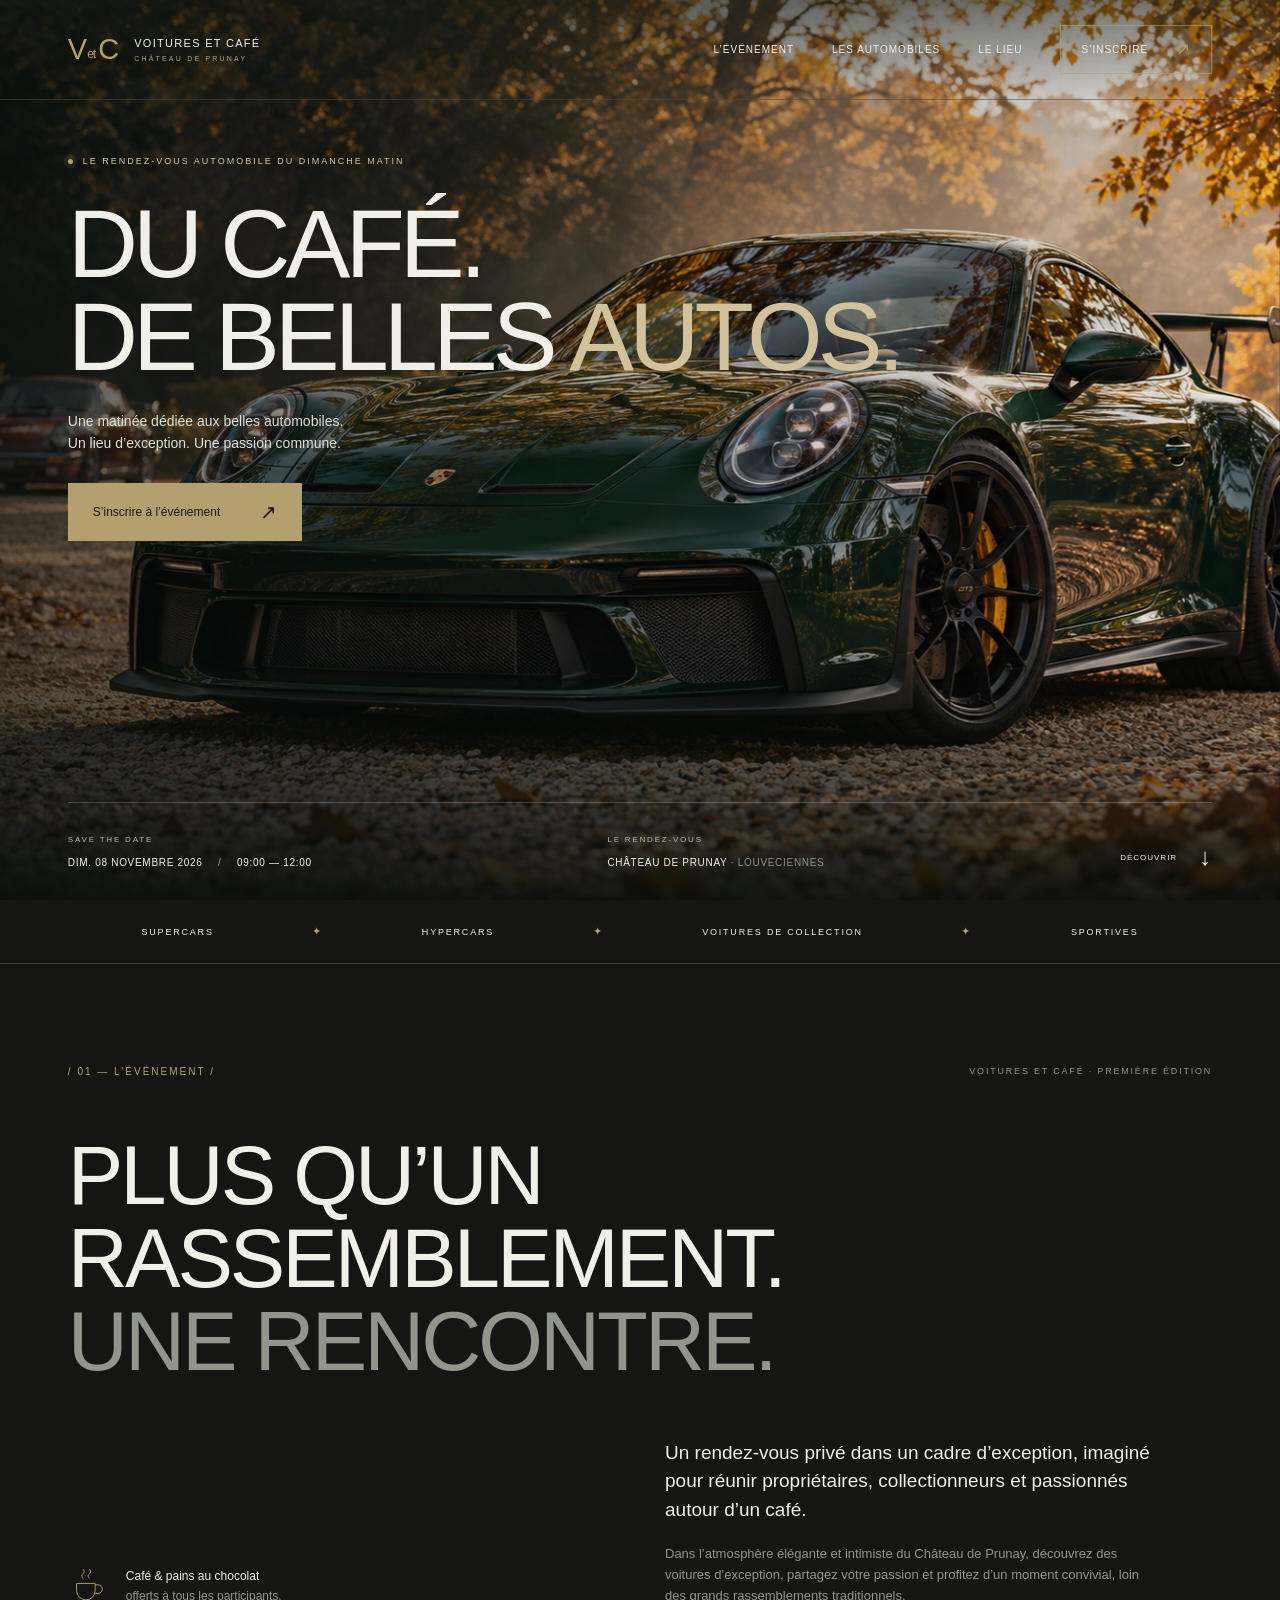
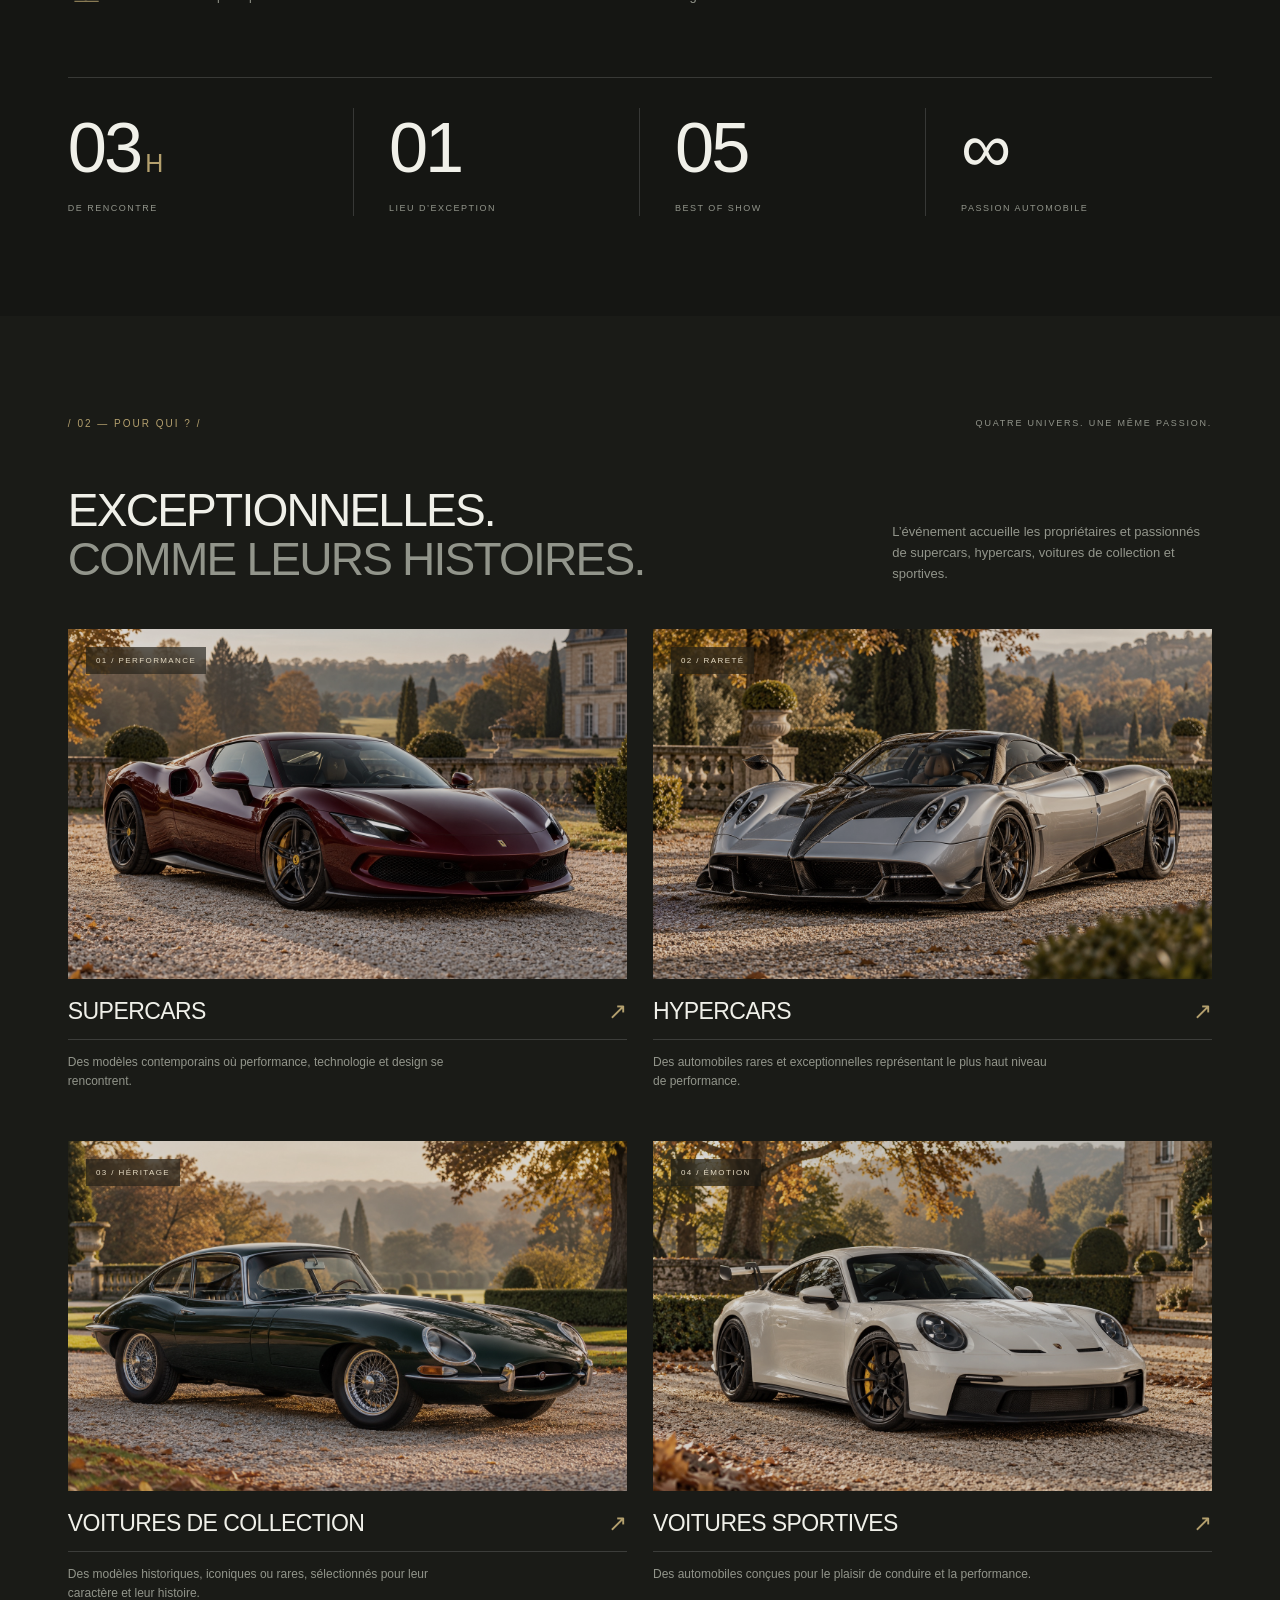
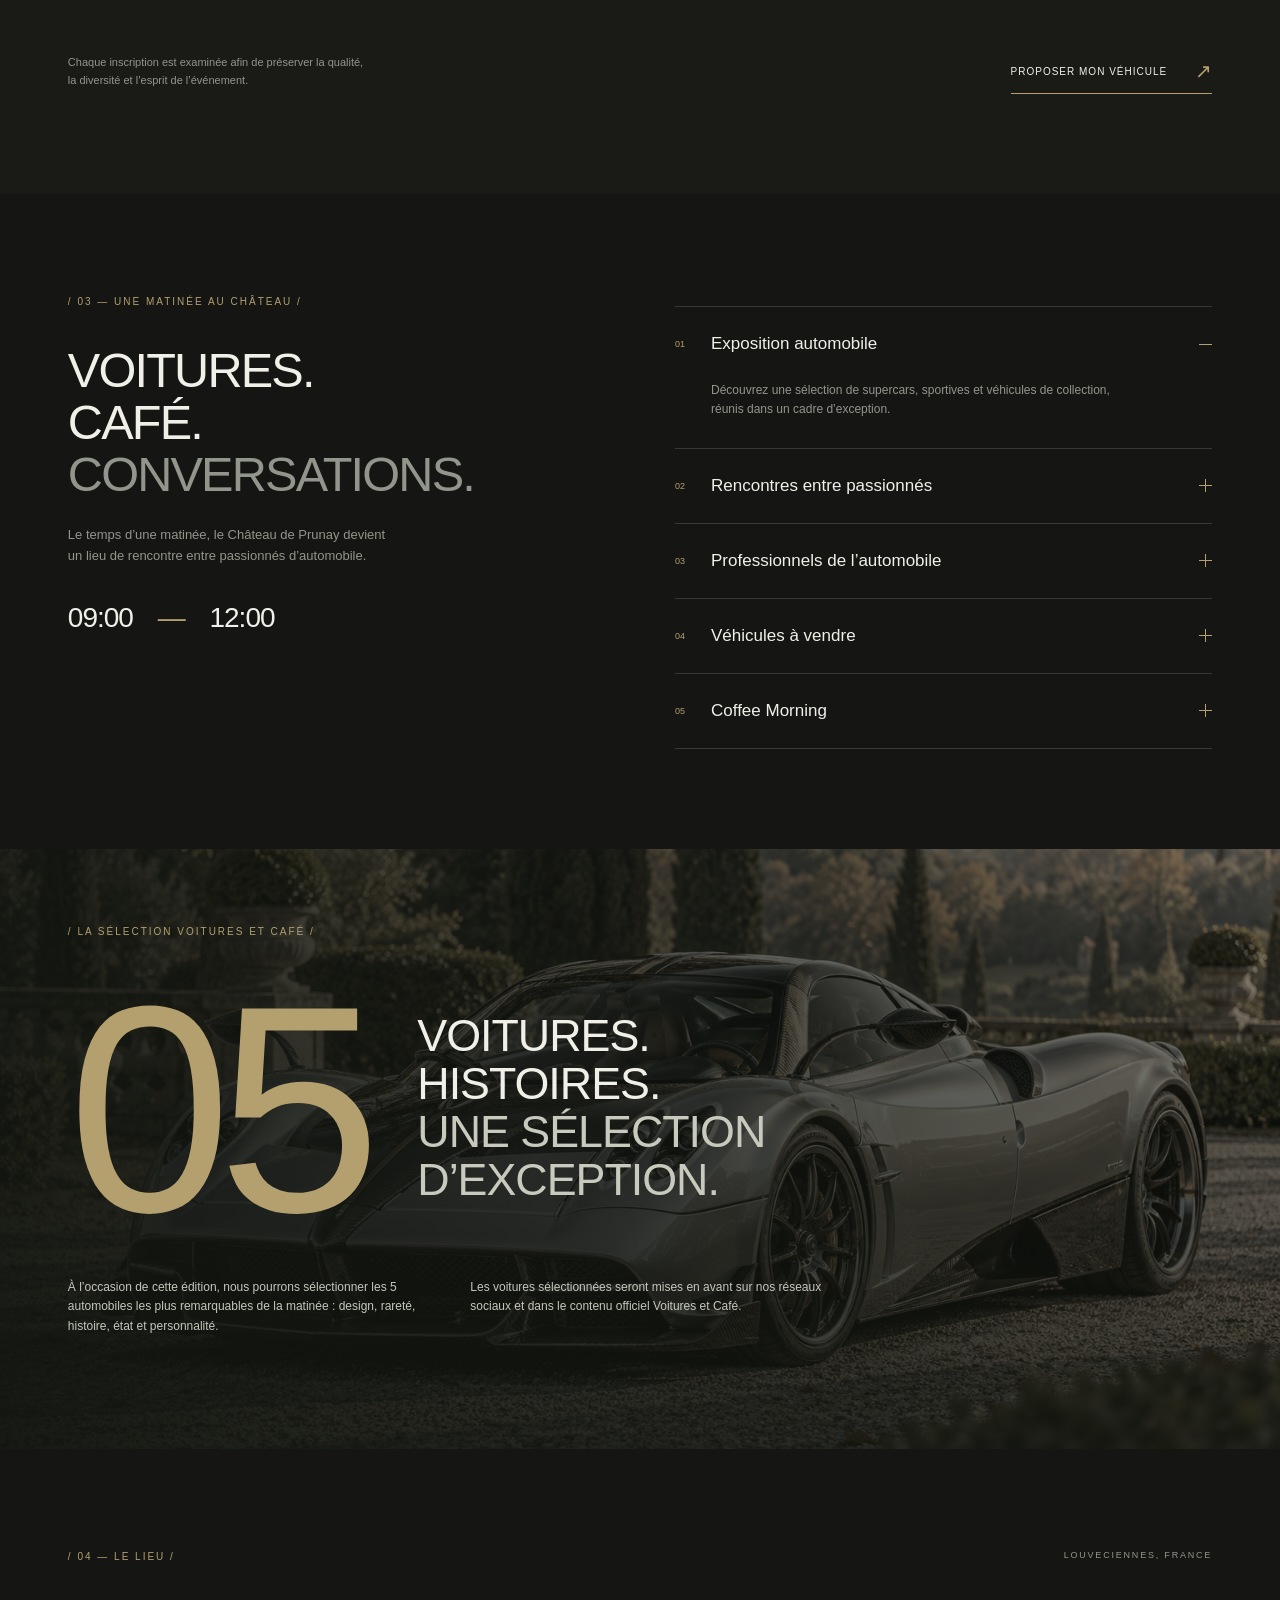
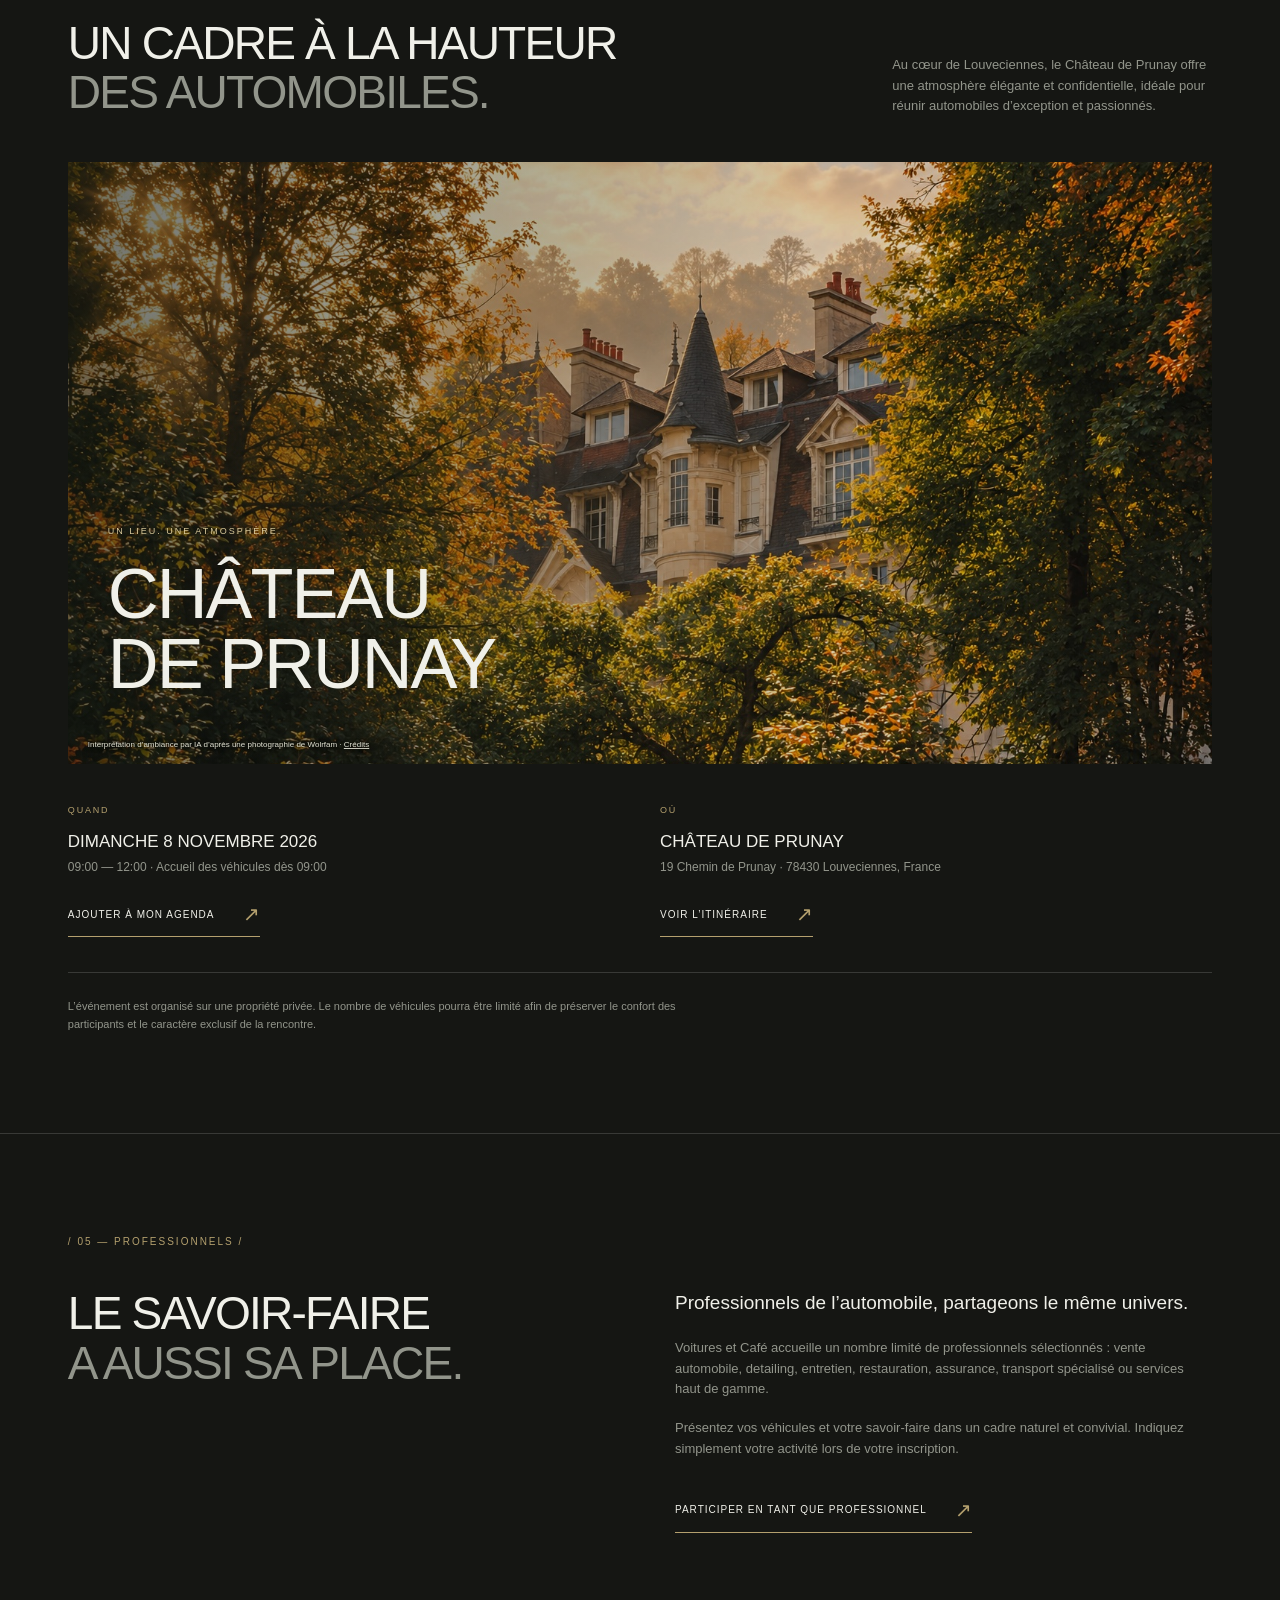
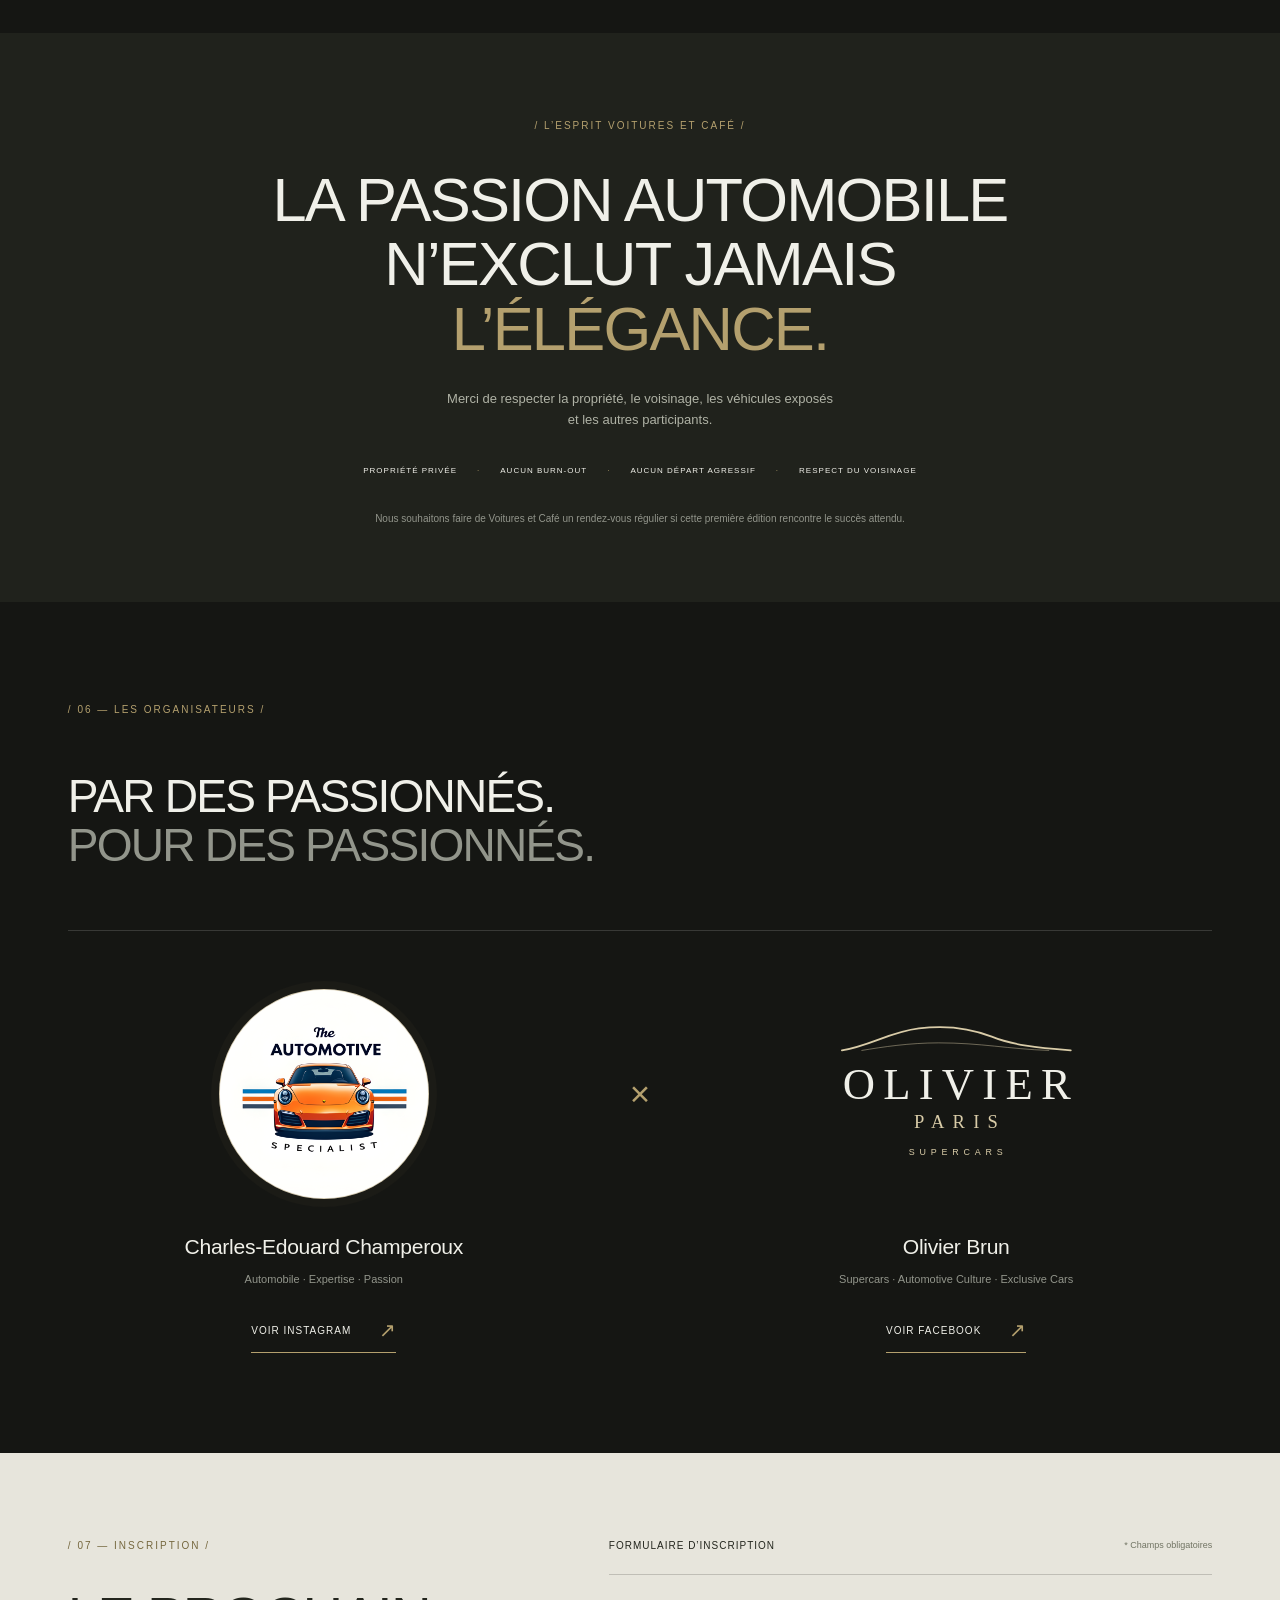
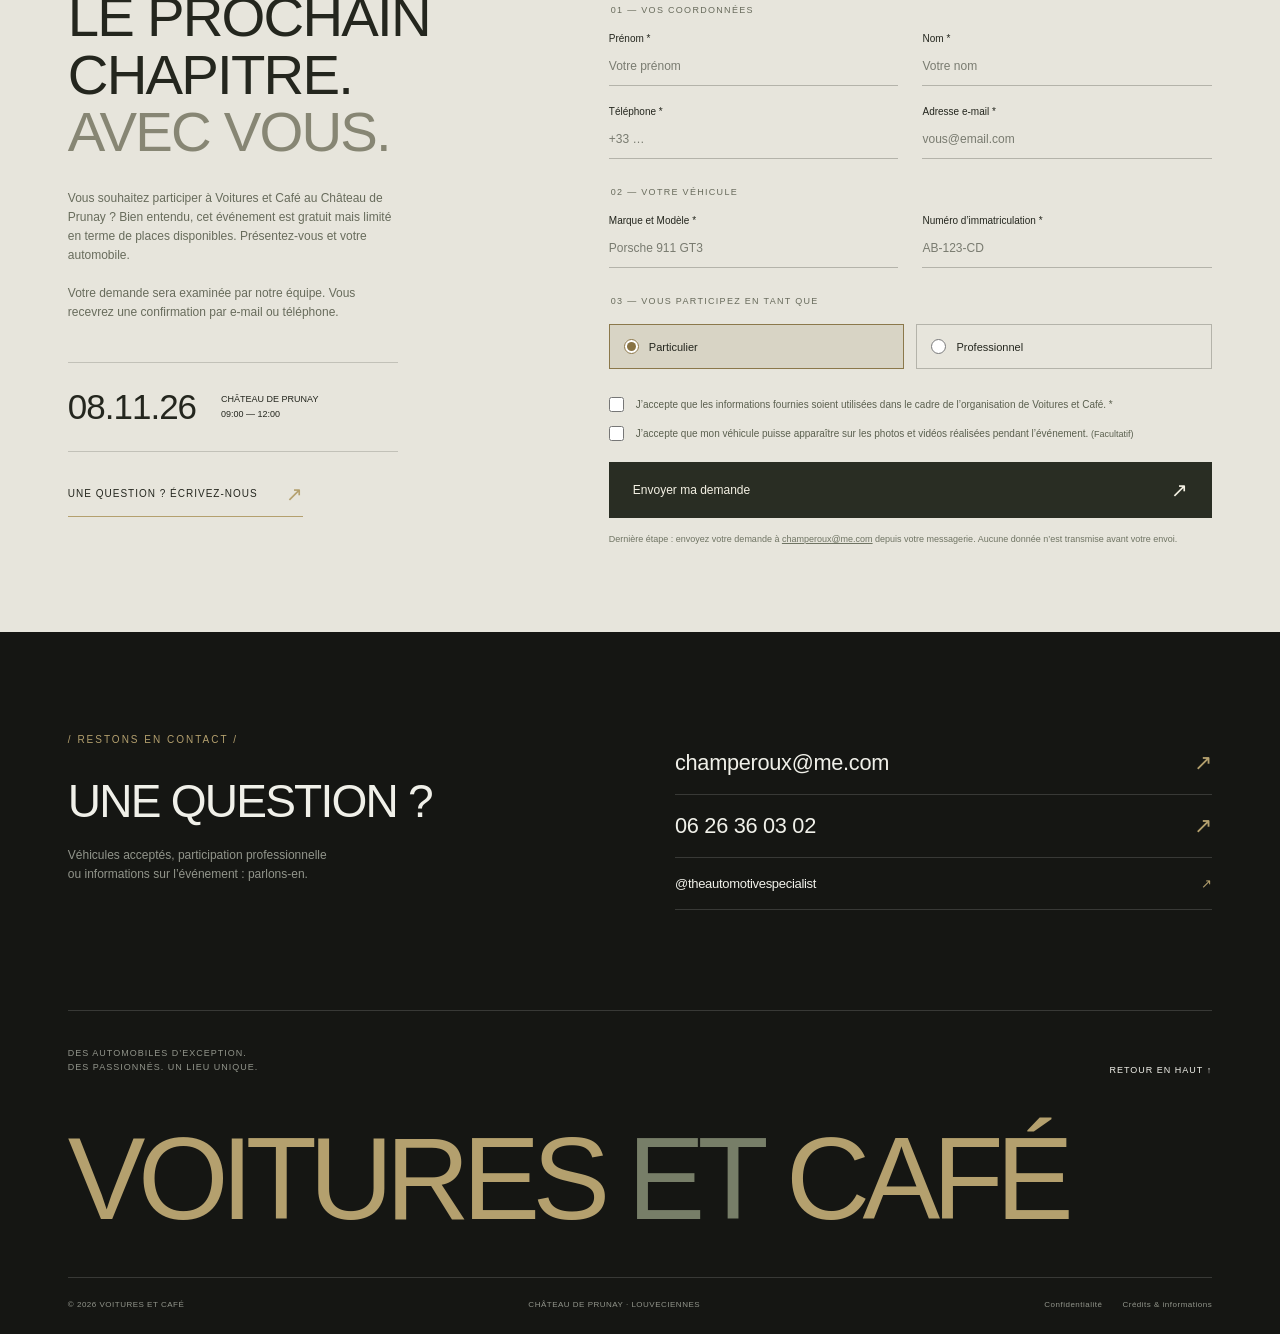
==== index.html @ 1465fdce "Add Voitures et Café website" ====
<!doctype html>
<html lang="fr">
<head>
  <meta charset="utf-8"><meta name="viewport" content="width=device-width,initial-scale=1">
  <meta name="theme-color" content="#151613">
  <title>Voitures et Café — Château de Prunay · 8 novembre 2026</title>
  <meta name="description" content="Une matinée dédiée aux belles automobiles. Rendez-vous privé au Château de Prunay, Louveciennes, dimanche 8 novembre 2026, de 9h à 12h.">
  <meta property="og:title" content="Voitures et Café — Château de Prunay"><meta property="og:description" content="Des automobiles d’exception. Des passionnés. Un lieu unique. 8 novembre 2026 · 09:00—12:00.">
  <meta property="og:type" content="website"><meta property="og:image" content="hero.jpg">
  <link rel="icon" href="favicon.svg?v=3" type="image/svg+xml"><link rel="stylesheet" href="style.css?v=3">
  <link rel="preload" as="image" href="hero.jpg"><script src="app.js?v=3" defer></script>
</head>
<body>
<a class="skip" href="#main">Aller au contenu</a>
<header id="header">
  <a class="brand" href="#accueil" aria-label="Voitures et Café — accueil"><span class="brand-mark">V<span>et</span>C</span><span class="brand-text">VOITURES ET CAFÉ<small>CHÂTEAU DE PRUNAY</small></span></a>
  <nav id="navigation" aria-label="Navigation principale"><a href="#evenement">L’événement</a><a href="#automobiles">Les automobiles</a><a href="#lieu">Le lieu</a><a href="#inscription" class="nav-cta">S’inscrire <span>↗</span></a></nav>
  <button class="menu-toggle" aria-expanded="false" aria-controls="navigation" aria-label="Ouvrir le menu"><span></span><span></span></button>
</header>
<main id="main">
  <section class="hero" id="accueil" aria-labelledby="hero-title">
    <img class="hero-image" src="hero.jpg" width="1672" height="941" alt="Porsche vert profond dans la lumière d’un matin d’automne — visuel d’ambiance" fetchpriority="high">
    <div class="hero-shade"></div>
    <div class="hero-content"><p class="eyebrow"><span class="live-dot"></span> LE RENDEZ-VOUS AUTOMOBILE DU DIMANCHE MATIN</p><h1 id="hero-title">DU CAFÉ.<br>DE BELLES <em>AUTOS.</em></h1><p class="hero-sub">Une matinée dédiée aux belles automobiles.<br>Un lieu d’exception. Une passion commune.</p><a class="button gold" href="#inscription">S’inscrire à l’événement <span>↗</span></a></div>
    <div class="hero-bottom"><div><span class="micro">SAVE THE DATE</span><p>DIM. 08 NOVEMBRE 2026 <span class="sep">/</span> 09:00 — 12:00</p></div><div><span class="micro">LE RENDEZ-VOUS</span><p>CHÂTEAU DE PRUNAY <span class="muted">· LOUVECIENNES</span></p></div><a class="scroll-link" href="#evenement" aria-label="Découvrir l’événement">DÉCOUVRIR <span>↓</span></a></div>
  </section>
  <div class="category-strip" aria-label="Véhicules accueillis"><span>SUPERCARS</span><i>✦</i><span>HYPERCARS</span><i>✦</i><span>VOITURES DE COLLECTION</span><i>✦</i><span>SPORTIVES</span></div>
  <section class="section concept" id="evenement">
    <div class="section-top"><p class="eyebrow">/ 01 — L’ÉVÉNEMENT /</p><span class="micro">VOITURES ET CAFÉ · PREMIÈRE ÉDITION</span></div>
    <h2 class="large-heading reveal">PLUS QU’UN<br>RASSEMBLEMENT.<br><span class="muted">UNE RENCONTRE.</span></h2>
    <div class="concept-bottom"><div class="coffee-note"><svg viewBox="0 0 56 56" fill="none" aria-hidden="true"><path d="M12 23h26v10a13 13 0 0 1-26 0V23Zm26 2h4a6 6 0 1 1 0 12h-4M9 48h34M21 16c-6-7 6-6 0-13M30 16c-6-7 6-6 0-13" stroke="currentColor" stroke-width="1.3"/></svg><p>Café & pains au chocolat<br><span class="muted">offerts à tous les participants.</span></p></div><div class="concept-copy"><p class="lead">Un rendez-vous privé dans un cadre d’exception, imaginé pour réunir propriétaires, collectionneurs et passionnés autour d’un café.</p><p>Dans l’atmosphère élégante et intimiste du Château de Prunay, découvrez des voitures d’exception, partagez votre passion et profitez d’un moment convivial, loin des grands rassemblements traditionnels.</p></div></div>
    <div class="stats"><div><strong>03<span>H</span></strong><p>DE RENCONTRE</p></div><div><strong>01</strong><p>LIEU D’EXCEPTION</p></div><div><strong>05</strong><p>BEST OF SHOW</p></div><div><strong>∞</strong><p>PASSION AUTOMOBILE</p></div></div>
  </section>
  <section class="section automobiles" id="automobiles">
    <div class="section-top"><p class="eyebrow">/ 02 — POUR QUI ? /</p><span class="micro">QUATRE UNIVERS. UNE MÊME PASSION.</span></div>
    <div class="section-heading"><h2>EXCEPTIONNELLES.<br><span class="muted">COMME LEURS HISTOIRES.</span></h2><p>L’événement accueille les propriétaires et passionnés de supercars, hypercars, voitures de collection et sportives.</p></div>
    <div class="car-grid">
      <article class="car-card reveal"><div class="car-image"><img src="supercars.jpg" alt="Ferrari bordeaux — illustration de la catégorie supercars" loading="lazy" width="1536" height="1024"><span class="image-index">01 / PERFORMANCE</span></div><div class="car-title"><h3>SUPERCARS</h3><span>↗</span></div><p>Des modèles contemporains où performance, technologie et design se rencontrent.</p></article>
      <article class="car-card reveal"><div class="car-image"><img src="hypercars.jpg" alt="Pagani argent et carbone — illustration de la catégorie hypercars" loading="lazy" width="1536" height="1024"><span class="image-index">02 / RARETÉ</span></div><div class="car-title"><h3>HYPERCARS</h3><span>↗</span></div><p>Des automobiles rares et exceptionnelles représentant le plus haut niveau de performance.</p></article>
      <article class="car-card reveal"><div class="car-image"><img src="collection.jpg" alt="Jaguar Type E verte — illustration de la catégorie collection" loading="lazy" width="1536" height="1024"><span class="image-index">03 / HÉRITAGE</span></div><div class="car-title"><h3>VOITURES DE COLLECTION</h3><span>↗</span></div><p>Des modèles historiques, iconiques ou rares, sélectionnés pour leur caractère et leur histoire.</p></article>
      <article class="car-card reveal"><div class="car-image"><img src="sportives.jpg" alt="Porsche 911 blanche — illustration de la catégorie sportives" loading="lazy" width="1536" height="1024"><span class="image-index">04 / ÉMOTION</span></div><div class="car-title"><h3>VOITURES SPORTIVES</h3><span>↗</span></div><p>Des automobiles conçues pour le plaisir de conduire et la performance.</p></article>
    </div><div class="section-foot"><p>Chaque inscription est examinée afin de préserver la qualité,<br>la diversité et l’esprit de l’événement.</p><a class="text-link" href="#inscription">PROPOSER MON VÉHICULE <span>↗</span></a></div>
  </section>
  <section class="section programme" id="programme">
    <div class="programme-intro"><p class="eyebrow">/ 03 — UNE MATINÉE AU CHÂTEAU /</p><h2>VOITURES.<br>CAFÉ.<br><span class="muted">CONVERSATIONS.</span></h2><p>Le temps d’une matinée, le Château de Prunay devient un lieu de rencontre entre passionnés d’automobile.</p><span class="programme-time">09:00 <span>—</span> 12:00</span></div>
    <div class="programme-list">
      <details open><summary><span class="row-number">01</span><h3>Exposition automobile</h3><span class="plus" aria-hidden="true"></span></summary><p>Découvrez une sélection de supercars, sportives et véhicules de collection, réunis dans un cadre d’exception.</p></details>
      <details><summary><span class="row-number">02</span><h3>Rencontres entre passionnés</h3><span class="plus" aria-hidden="true"></span></summary><p>Échangez avec d’autres propriétaires dans une atmosphère privée et détendue. Derrière chaque automobile, une histoire à partager.</p></details>
      <details><summary><span class="row-number">03</span><h3>Professionnels de l’automobile</h3><span class="plus" aria-hidden="true"></span></summary><p>Certains spécialistes présenteront leurs véhicules, leurs services et leur savoir-faire.</p></details>
      <details><summary><span class="row-number">04</span><h3>Véhicules à vendre</h3><span class="plus" aria-hidden="true"></span></summary><p>Une sélection de voitures pourra également être proposée à la vente pendant l’événement.</p></details>
      <details><summary><span class="row-number">05</span><h3>Coffee Morning</h3><span class="plus" aria-hidden="true"></span></summary><p>Café et pains au chocolat seront offerts tout au long de la matinée. Prenez le temps de profiter de l’instant.</p></details>
    </div>
  </section>
  <section class="selection" id="selection"><img src="hypercars.jpg" alt="Détails d’une automobile d’exception" loading="lazy" width="1536" height="1024"><div class="selection-shade"></div><div class="selection-content"><p class="eyebrow">/ LA SÉLECTION VOITURES ET CAFÉ /</p><div class="selection-main"><span class="giant-five">05</span><div><h2>VOITURES.<br>HISTOIRES.<br><span>UNE SÉLECTION<br>D’EXCEPTION.</span></h2></div></div><div class="selection-bottom"><p>À l’occasion de cette édition, nous pourrons sélectionner les 5 automobiles les plus remarquables de la matinée : design, rareté, histoire, état et personnalité.</p><p>Les voitures sélectionnées seront mises en avant sur nos réseaux sociaux et dans le contenu officiel Voitures et Café.</p></div></div></section>
  <section class="section venue" id="lieu"><div class="section-top"><p class="eyebrow">/ 04 — LE LIEU /</p><span class="micro">LOUVECIENNES, FRANCE</span></div><div class="section-heading"><h2>UN CADRE À LA HAUTEUR<br><span class="muted">DES AUTOMOBILES.</span></h2><p>Au cœur de Louveciennes, le Château de Prunay offre une atmosphère élégante et confidentielle, idéale pour réunir automobiles d’exception et passionnés.</p></div><figure class="venue-image reveal"><img src="chateau.jpg" alt="Interprétation automnale du Château de Prunay, d’après une photographie de Wolrfam" loading="lazy" width="1536" height="1024"><div class="venue-overlay"><p class="eyebrow">UN LIEU. UNE ATMOSPHÈRE.</p><h3>CHÂTEAU<br>DE PRUNAY</h3></div><figcaption>Interprétation d’ambiance par IA d’après une photographie de Wolrfam · <a href="credits.html">Crédits</a></figcaption></figure><div class="venue-info"><div><span class="micro">QUAND</span><h3>DIMANCHE 8 NOVEMBRE 2026</h3><p>09:00 — 12:00 · Accueil des véhicules dès 09:00</p><a class="text-link" href="event.ics" download>AJOUTER À MON AGENDA <span>↗</span></a></div><div><span class="micro">OÙ</span><h3>CHÂTEAU DE PRUNAY</h3><p>19 Chemin de Prunay · 78430 Louveciennes, France</p><a class="text-link" href="https://www.google.com/maps/dir/?api=1&destination=Ch%C3%A2teau+de+Prunay+19+Chemin+de+Prunay+78430+Louveciennes" target="_blank" rel="noopener noreferrer">VOIR L’ITINÉRAIRE <span>↗</span></a></div></div><p class="venue-note">L’événement est organisé sur une propriété privée. Le nombre de véhicules pourra être limité afin de préserver le confort des participants et le caractère exclusif de la rencontre.</p></section>
  <section class="section professionals"><p class="eyebrow">/ 05 — PROFESSIONNELS /</p><div class="professional-layout"><h2>LE SAVOIR-FAIRE<br><span class="muted">A AUSSI SA PLACE.</span></h2><div><p class="lead">Professionnels de l’automobile, partageons le même univers.</p><p>Voitures et Café accueille un nombre limité de professionnels sélectionnés : vente automobile, detailing, entretien, restauration, assurance, transport spécialisé ou services haut de gamme.</p><p>Présentez vos véhicules et votre savoir-faire dans un cadre naturel et convivial. Indiquez simplement votre activité lors de votre inscription.</p><a class="text-link" href="#inscription" id="professional-cta">PARTICIPER EN TANT QUE PROFESSIONNEL <span>↗</span></a></div></div></section>
  <section class="section spirit"><p class="eyebrow">/ L’ESPRIT VOITURES ET CAFÉ /</p><h2 class="reveal">LA PASSION AUTOMOBILE<br>N’EXCLUT JAMAIS<br><span>L’ÉLÉGANCE.</span></h2><p>Merci de respecter la propriété, le voisinage, les véhicules exposés<br>et les autres participants.</p><div class="rules"><span>PROPRIÉTÉ PRIVÉE</span><span>AUCUN BURN-OUT</span><span>AUCUN DÉPART AGRESSIF</span><span>RESPECT DU VOISINAGE</span></div><p class="spirit-note">Nous souhaitons faire de Voitures et Café un rendez-vous régulier si cette première édition rencontre le succès attendu.</p></section>
  <section class="section organisers" id="organisateurs"><div class="section-top"><p class="eyebrow">/ 06 — LES ORGANISATEURS /</p></div><h2>PAR DES PASSIONNÉS.<br><span class="muted">POUR DES PASSIONNÉS.</span></h2><div class="organiser-grid"><article><div class="organiser-logo-stage"><div class="organiser-logo-circle"><img src="automotive-specialist-logo.png" width="800" height="800" alt="The Automotive Specialist" loading="lazy"></div></div><h3 class="organiser-name">Charles-Edouard Champeroux</h3><p>Automobile · Expertise · Passion</p><a class="text-link" href="https://www.instagram.com/theautomotivespecialist/" target="_blank" rel="noopener noreferrer">VOIR INSTAGRAM <span>↗</span></a></article><span class="organiser-cross" aria-hidden="true">×</span><article><div class="organiser-logo-stage"><img class="olivier-logo-image" src="olivier-paris-supercars-logo.svg" width="480" height="260" alt="Olivier Paris Supercars" loading="lazy"></div><h3 class="organiser-name">Olivier Brun</h3><p>Supercars · Automotive Culture · Exclusive Cars</p><a class="text-link" href="https://www.facebook.com/share/1Fq7SNSEca/?mibextid=wwXIfr" target="_blank" rel="noopener noreferrer">VOIR FACEBOOK <span>↗</span></a></article></div></section>
  <section class="section registration" id="inscription"><div class="registration-intro"><p class="eyebrow">/ 07 — INSCRIPTION /</p><h2>LE PROCHAIN<br>CHAPITRE.<br><span>AVEC VOUS.</span></h2><p>Vous souhaitez participer à Voitures et Café au Château de Prunay ? Bien entendu, cet événement est gratuit mais limité en terme de places disponibles. Présentez-vous et votre automobile.</p><p>Votre demande sera examinée par notre équipe. Vous recevrez une confirmation par e-mail ou téléphone.</p><div class="registration-date"><span>08.11.26</span><p>CHÂTEAU DE PRUNAY<br>09:00 — 12:00</p></div><a class="text-link" href="mailto:champeroux@me.com">UNE QUESTION ? ÉCRIVEZ-NOUS <span>↗</span></a></div>
    <form id="registration-form"><p class="form-note">FORMULAIRE D’INSCRIPTION <span>* Champs obligatoires</span></p><fieldset><legend>01 — VOS COORDONNÉES</legend><div class="form-grid"><label>Prénom *<input name="prenom" autocomplete="given-name" placeholder="Votre prénom" required maxlength="80"></label><label>Nom *<input name="nom" autocomplete="family-name" placeholder="Votre nom" required maxlength="80"></label><label>Téléphone *<input name="telephone" type="tel" autocomplete="tel" placeholder="+33 …" required maxlength="40" pattern="[+0-9() .\-]{6,40}"></label><label>Adresse e-mail *<input name="email" type="email" autocomplete="email" placeholder="vous@email.com" required maxlength="120"></label></div></fieldset>
    <fieldset><legend>02 — VOTRE VÉHICULE</legend><div class="form-grid"><label>Marque et Modèle *<input name="vehicule" placeholder="Porsche 911 GT3" required maxlength="160"></label><label>Numéro d’immatriculation *<input name="immatriculation" placeholder="AB-123-CD" required maxlength="30" autocapitalize="characters" spellcheck="false"></label></div></fieldset>
    <fieldset><legend>03 — VOUS PARTICIPEZ EN TANT QUE</legend><div class="radio-group"><label><input type="radio" name="profil" value="Particulier" checked><span>Particulier</span></label><label><input type="radio" name="profil" value="Professionnel"><span>Professionnel</span></label></div><div class="form-grid company-fields" hidden><label>Nom de l’entreprise *<input name="entreprise" placeholder="Votre entreprise" maxlength="120" disabled></label><label>Site internet / Instagram<input name="site" placeholder="https://… ou @votrecompte" maxlength="200" disabled></label></div></fieldset>
    <div class="consents"><label><input type="checkbox" name="consent" required><span>J’accepte que les informations fournies soient utilisées dans le cadre de l’organisation de Voitures et Café. *</span></label><label><input type="checkbox" name="imageConsent"><span>J’accepte que mon véhicule puisse apparaître sur les photos et vidéos réalisées pendant l’événement. <small>(Facultatif)</small></span></label></div><button class="button gold submit" type="submit">Envoyer ma demande <span>↗</span></button><p class="submission-note">Dernière étape : envoyez votre demande à <a href="mailto:champeroux@me.com">champeroux@me.com</a> depuis votre messagerie. Aucune donnée n’est transmise avant votre envoi.</p><noscript><p>Pour vous inscrire, envoyez vos coordonnées et les détails de votre véhicule à <a href="mailto:champeroux@me.com">champeroux@me.com</a>.</p></noscript></form>
  </section>
  <section class="section contact"><div><p class="eyebrow">/ RESTONS EN CONTACT /</p><h2>UNE QUESTION ?</h2><p>Véhicules acceptés, participation professionnelle<br>ou informations sur l’événement : parlons-en.</p></div><div class="contact-links"><a href="mailto:champeroux@me.com">champeroux@me.com <span>↗</span></a><a href="tel:+33626360302">06 26 36 03 02 <span>↗</span></a><a href="https://www.instagram.com/theautomotivespecialist/" target="_blank" rel="noopener noreferrer">@theautomotivespecialist <span>↗</span></a></div></section>
</main>
<footer><div class="footer-top"><p>DES AUTOMOBILES D’EXCEPTION.<br>DES PASSIONNÉS. UN LIEU UNIQUE.</p><a href="#accueil">RETOUR EN HAUT ↑</a></div><div class="footer-wordmark">VOITURES <span>ET</span> CAFÉ</div><div class="footer-bottom"><span>© 2026 VOITURES ET CAFÉ</span><span>CHÂTEAU DE PRUNAY · LOUVECIENNES</span><div><a href="confidentialite.html">Confidentialité</a><a href="credits.html">Crédits & informations</a></div></div></footer>
<dialog id="request-dialog" aria-labelledby="dialog-title"><button type="button" class="dialog-close" aria-label="Fermer">×</button><p class="eyebrow">PLUS QU’UNE ÉTAPE</p><h2 id="dialog-title">VOTRE DEMANDE<br>EST PRÊTE.</h2><p>Elle n’a pas encore été envoyée. Ouvrez votre messagerie, vérifiez le message, puis envoyez-le à <strong>champeroux@me.com</strong>.</p><p id="download-note" class="muted"></p><a id="email-draft" class="button gold" href="mailto:champeroux@me.com">Ouvrir ma messagerie <span>↗</span></a><a class="text-link" id="download-request" download="demande-voitures-et-cafe-prunay.eml" hidden>TÉLÉCHARGER LA DEMANDE (.EML) <span>↓</span></a><p class="submission-note">Le fichier .eml contient votre demande complète. Ouvrez-le dans un logiciel de messagerie compatible, puis envoyez-le.</p><details class="email-fallback"><summary>Afficher le texte à copier</summary><textarea id="request-text" readonly aria-label="Texte de votre demande"></textarea></details><p class="dialog-foot">La participation sera confirmée après examen de votre demande.</p></dialog>
</body>
</html>
---- style.css ----
@charset "UTF-8";
:root{--bg:#151613;--panel:#1c1d19;--gold:#b4a06e;--text:#f0f0e9;--muted:#92958b;--line:#ffffff26;--pad:clamp(24px,5.3vw,100px)}
*{box-sizing:border-box}html{scroll-behavior:smooth;scroll-padding-top:90px}body{margin:0;background:var(--bg);color:var(--text);font-family:"Helvetica Neue",Helvetica,Arial,sans-serif;font-weight:400;-webkit-font-smoothing:antialiased}body.menu-open{overflow:hidden}a{color:inherit;text-decoration:none}button,input,textarea{font:inherit}button,a,input,summary{ -webkit-tap-highlight-color:transparent}a,button,summary{touch-action:manipulation}button{cursor:pointer}img{display:block;max-width:100%;object-fit:cover}h1,h2,h3,p,figure{margin:0}h1,h2,h3{font-weight:400}p{line-height:1.6}button{color:inherit}::selection{background:var(--gold);color:var(--bg)}:focus-visible{outline:2px solid var(--gold);outline-offset:6px}[hidden]{display:none!important}.muted{color:var(--muted)}.eyebrow,.micro{font-size:10px;line-height:1.5;letter-spacing:1.8px;font-weight:500}.eyebrow{color:var(--gold);letter-spacing:2px}.section{padding:100px var(--pad)}.section-top{display:flex;justify-content:space-between;align-items:center;margin-bottom:55px}.section-top>.micro{color:var(--muted);font-size:9px}.section h2{font-size:clamp(30px,3.6vw,66px);line-height:1.07;letter-spacing:-1.8px}.section-heading{display:flex;align-items:flex-end;justify-content:space-between;gap:50px;margin-bottom:45px}.section-heading>p{width:320px;max-width:35%;color:var(--muted);font-size:13px}.button{min-height:54px;padding:18px 24px;display:inline-flex;align-items:center;justify-content:space-between;gap:40px;font-size:12px;border:1px solid transparent;transition:background .25s,color .25s}.button span{font-size:20px;line-height:1}.gold{background:var(--gold);color:#171812}.gold:hover{background:#cabb91}.text-link{display:inline-flex;align-items:center;justify-content:space-between;gap:28px;min-height:44px;font-size:10px;letter-spacing:1px;border:0;border-bottom:1px solid var(--gold);background:transparent;padding:10px 0;color:var(--text)}.text-link span{color:var(--gold);font-size:20px;letter-spacing:0}.text-link:hover{color:var(--gold)}.skip{position:fixed;top:-100px;left:20px;background:var(--gold);color:#000;padding:14px;z-index:100}.skip:focus{top:10px}
header{position:absolute;z-index:30;top:0;left:0;width:100%;padding:25px var(--pad);display:flex;justify-content:space-between;align-items:center;border-bottom:1px solid #ffffff20;background:linear-gradient(#11171180,transparent)}.brand{display:flex;align-items:center;gap:12px}.brand-mark{font-size:29px;letter-spacing:-5px;color:var(--gold);font-weight:500;padding-right:6px}.brand-mark span{font-size:20px;display:inline-block;transform:translateY(-1px)}.brand-text{font-size:11px;letter-spacing:1.3px;line-height:1.6}.brand-text small{display:block;font-size:7px;letter-spacing:2.2px;color:var(--gold)}nav{display:flex;align-items:center;gap:38px}nav a{font-size:10px;text-transform:uppercase;letter-spacing:1px}nav a:hover{color:var(--gold)}nav .nav-cta{border:1px solid #b4a06e99;padding:13px 20px;display:flex;gap:28px;align-items:center}.nav-cta span{font-size:17px;color:var(--gold)}.menu-toggle{display:none}
.hero{height: min(950px,100svh);min-height:700px;position:relative;isolation:isolate;overflow:hidden}.hero-image,.hero-shade{position:absolute;inset:0;width:100%;height:100%;z-index:-2}.hero-image{object-position:50% 55%;animation:hero-enter 1.8s ease-out both}.hero-shade{z-index:-1;background:linear-gradient(90deg,rgba(10,15,11,.62),rgba(10,15,11,.18) 60%,transparent),linear-gradient(0deg,rgba(10,15,11,.95),transparent 30%,rgba(10,15,11,.12))}.hero-content{padding:clamp(155px,15vh,220px) var(--pad) 170px}.hero .eyebrow{color:#d5c8a5;font-size:9px;display:flex;align-items:center;gap:10px;margin-bottom:28px}.live-dot{display:inline-block;width:5px;height:5px;background:var(--gold);border-radius:50%;box-shadow:0 0 0 4px #b4a06e1c}h1{font-size:clamp(60px,7.6vw,140px);line-height:.96;letter-spacing:-5px;max-width:980px}h1 em{font-style:normal;color:#d2c29b}.hero-sub{font-size:14px;line-height:1.55;margin:28px 0;color:#e1e1d6}.hero-bottom{position:absolute;bottom:29px;left:var(--pad);right:var(--pad);display:flex;align-items:flex-end;justify-content:space-between;gap:25px;border-top:1px solid #ffffff38;padding-top:25px}.hero-bottom .micro{font-size:8px;color:#b6b9ad}.hero-bottom p{font-size:10px;letter-spacing:.7px;margin-top:9px}.sep{margin:0 12px;color:var(--gold)}.scroll-link{display:flex;gap:22px;align-items:center;font-size:8px;letter-spacing:1px}.scroll-link span{font-size:24px}.category-strip{border-bottom:1px solid var(--line);display:flex;gap:25px;align-items:center;justify-content:space-evenly;padding:25px var(--pad);font-size:9px;letter-spacing:1.8px}.category-strip i{color:var(--gold);font-size:11px;font-style:normal}
.concept .large-heading{font-size:clamp(46px,6.5vw,110px);line-height:1;letter-spacing:-3px}.concept-bottom{display:grid;grid-template-columns:1fr 1fr;margin:55px 0 70px;gap:50px;align-items:end}.coffee-note{display:flex;gap:18px;align-items:center;font-size:12px}.coffee-note svg{width:40px;height:40px;color:var(--gold);flex-shrink:0}.concept-copy{max-width:490px}.concept-copy p{font-size:13px;color:var(--muted)}.concept-copy .lead,.lead{font-size:19px;color:var(--text);line-height:1.5;margin-bottom:20px}.stats{display:grid;grid-template-columns:repeat(4,1fr);border-top:1px solid var(--line);padding-top:30px}.stats>div{border-right:1px solid var(--line);padding-left:35px}.stats>div:first-child{padding-left:0}.stats>div:last-child{border:0}.stats strong{font-size:clamp(54px,5.5vw,86px);font-weight:300;letter-spacing:-3px;line-height:1.15}.stats strong span{font-size:25px;color:var(--gold);margin-left:5px}.stats p{font-size:9px;color:var(--muted);letter-spacing:1.5px;margin-top:13px}
.automobiles{background:#1a1b17}.car-grid{display:grid;grid-template-columns:1fr 1fr;gap:50px 26px}.car-image{position:relative;overflow:hidden;aspect-ratio:1.6;background:#24261f}.car-image img{width:100%;height:100%;transition:transform .7s ease,filter .7s;filter:brightness(.85) saturate(.82)}.car-card:hover img{transform:scale(1.035);filter:brightness(1) saturate(.95)}.image-index{position:absolute;top:18px;left:18px;font-size:8px;letter-spacing:1.4px;background:#15161399;padding:9px 10px;color:#e5dbc4;backdrop-filter:blur(10px)}.car-title{display:flex;justify-content:space-between;align-items:center;border-bottom:1px solid var(--line);padding:19px 0 14px}.car-title h3{font-size:clamp(17px,1.8vw,29px);letter-spacing:-.6px}.car-title>span{color:var(--gold);font-size:23px}.car-card>p{font-size:12px;color:var(--muted);max-width:400px;padding-top:13px}.section-foot{display:flex;justify-content:space-between;align-items:center;margin-top:46px;gap:30px}.section-foot p{font-size:11px;color:var(--muted)}
.programme{display:grid;grid-template-columns:1fr 1fr;gap:70px}.programme h2{font-size:clamp(31px,3.8vw,64px);margin:35px 0 25px}.programme-intro>p:not(.eyebrow){max-width:330px;color:var(--muted);font-size:13px}.programme-time{font-size:28px;letter-spacing:-1px;display:block;margin-top:35px}.programme-time span{color:var(--gold);margin:0 18px}.programme-list{padding-top:12px}.programme-list details{border-top:1px solid var(--line)}.programme-list details:last-child{border-bottom:1px solid var(--line)}.programme-list summary{list-style:none;display:flex;align-items:center;gap:18px;padding:27px 0;cursor:pointer}.programme-list summary::-webkit-details-marker{display:none}.row-number{font-size:9px;color:var(--gold);width:18px}.programme-list h3{font-size:17px}.plus{width:13px;height:13px;position:relative;margin-left:auto;flex-shrink:0}.plus:before,.plus:after{content:"";position:absolute;background:var(--gold);left:0;top:6px;width:13px;height:1px}.plus:after{transform:rotate(90deg);transition:transform .25s}details[open] .plus:after{transform:rotate(0)}.programme-list details>p{font-size:12px;color:var(--muted);padding:0 28px 28px 36px;max-width:470px}
.selection{position:relative;isolation:isolate;min-height:600px;overflow:hidden}.selection>img,.selection-shade{position:absolute;inset:0;width:100%;height:100%;z-index:-2}.selection>img{object-position:50% 60%;filter:saturate(.5)}.selection-shade{z-index:-1;background:linear-gradient(90deg,#121510eb,#12151070),linear-gradient(0deg,#121510aa,transparent)}.selection-content{padding:75px var(--pad)}.selection-main{display:flex;align-items:center;gap:50px;margin:30px 0}.giant-five{font-size:clamp(170px,23vw,370px);line-height:.95;letter-spacing:-14px;color:var(--gold);font-weight:300}.selection-main h2{font-size:clamp(25px,3.5vw,60px);line-height:1.07;letter-spacing:-1px}.selection-main h2 span{color:#c8cabe}.selection-bottom{display:grid;grid-template-columns:1fr 1fr;max-width:760px;gap:45px}.selection-bottom p{font-size:12px;color:#c5c7bb}
.venue-image{position:relative;aspect-ratio:1.9;overflow:hidden;margin-top:45px}.venue-image>img{width:100%;height:100%;object-position:50% 47%;filter:brightness(.85)}.venue-image:after{content:"";position:absolute;inset:0;background:linear-gradient(90deg,#12171088,transparent 65%);pointer-events:none}.venue-overlay{position:absolute;left:40px;bottom:65px;z-index:1}.venue-overlay .eyebrow{color:#d8c89b;font-size:9px;margin-bottom:20px}.venue-overlay h3{font-size:clamp(40px,5.5vw,90px);line-height:1;letter-spacing:-2px}.venue-image figcaption{position:absolute;bottom:13px;left:20px;right:15px;font-size:8px;color:#e2e2d3;z-index:1;line-height:1.6;text-shadow:0 1px 5px #000}.venue-image figcaption a{text-decoration:underline}.venue-info{display:grid;grid-template-columns:1fr 1fr;gap:40px;padding:35px 0;border-bottom:1px solid var(--line)}.venue-info .micro{font-size:9px;color:var(--gold)}.venue-info h3{font-size:17px;margin:14px 0 6px}.venue-info p{font-size:12px;color:var(--muted)}.venue-info .text-link{margin-top:15px}.venue-note{font-size:11px;color:var(--muted);max-width:630px;margin-top:25px}
.professionals{border-top:1px solid var(--line)}.professional-layout{display:grid;grid-template-columns:1fr 1fr;gap:70px;margin-top:40px}.professional-layout>div>p:not(.lead){color:var(--muted);font-size:13px;margin-bottom:18px}.professional-layout .text-link{margin-top:10px}.spirit{text-align:center;background:#20221c;padding-top:85px;padding-bottom:75px}.spirit h2{font-size:clamp(33px,4.8vw,78px);margin:35px 0 28px;line-height:1.05}.spirit h2 span{color:var(--gold)}.spirit>p:not(.eyebrow){font-size:13px;color:#afb2a5}.rules{display:flex;justify-content:center;gap:20px;flex-wrap:wrap;margin-top:35px;font-size:8px;letter-spacing:1px}.rules span+span:before{content:"·";margin-right:20px;color:var(--gold)}.spirit .spirit-note{font-size:10px!important;color:var(--muted)!important;margin-top:36px}
.organiser-grid{display:grid;grid-template-columns:1fr auto 1fr;align-items:center;gap:50px;margin-top:60px;border-top:1px solid var(--line);padding-top:48px}.organiser-grid article{text-align:center}.organiser-logo{display:inline-block;color:#e3e3d9;min-height:75px}.automotive{font-size:14px;letter-spacing:3px;line-height:1.5}.automotive strong{font-size:27px;font-weight:500;letter-spacing:4px}.olivier{font-family:Georgia,serif;font-size:40px;letter-spacing:7px;line-height:1}.olivier small{font-family:Arial,sans-serif;display:block;font-size:9px;letter-spacing:4px;line-height:2.5;margin-left:-4px}.organiser-cross{font-size:35px;color:var(--gold);font-weight:200}.organiser-grid article p{font-size:11px;color:var(--muted);margin-top:12px}.organiser-grid .text-link{margin-top:20px}
.registration{background:#e7e5dc;color:#24261e;display:grid;grid-template-columns:.85fr 1.15fr;gap:95px;padding-top:85px;padding-bottom:85px}.registration .eyebrow{color:#76683f}.registration-intro h2{font-size:clamp(39px,4.4vw,72px);margin:35px 0 28px;line-height:1.02}.registration-intro h2 span{color:#878674}.registration-intro>p:not(.eyebrow){font-size:12px;max-width:325px;color:#686c5c;margin-bottom:18px}.registration-date{border-top:1px solid #24261e30;border-bottom:1px solid #24261e30;padding:24px 0;margin-top:40px;max-width:330px;display:flex;gap:25px;align-items:center}.registration-date>span{font-size:35px;letter-spacing:-1px}.registration-date p{font-size:9px;line-height:1.7}.registration-intro .text-link{color:#24261e;margin-top:20px}.form-note{display:flex;justify-content:space-between;gap:20px;font-size:10px;letter-spacing:1px;border-bottom:1px solid #24261e33;padding-bottom:20px;margin-bottom:30px}.form-note span{font-size:9px;color:#717463;letter-spacing:0}fieldset{border:0;padding:0;margin:0 0 28px;min-width:0}legend{font-size:9px;letter-spacing:1.3px;color:#686b5c;margin-bottom:18px}.form-grid{display:grid;grid-template-columns:1fr 1fr;gap:20px 24px}.form-grid label{font-size:10px;display:flex;flex-direction:column;gap:8px}.form-grid input{background:transparent;border:0;border-bottom:1px solid #24261e42;border-radius:0;padding:7px 0 12px;width:100%;color:#24261e;font-size:12px;outline-offset:3px}.form-grid input::placeholder{color:#797b70}.form-grid input:focus{outline:0;border-color:#877447;box-shadow:0 1px 0 #877447}.upload{position:relative;display:flex;flex-direction:column;align-items:center;justify-content:center;border:1px dashed #24261e55;margin-top:25px;padding:18px;gap:5px;cursor:pointer;overflow:hidden}.upload-symbol{font-size:23px;color:#827347}.upload strong{font-size:11px;font-weight:400;max-width:100%;overflow-wrap:anywhere}.upload>span:last-of-type{font-size:9px;color:#727664}.upload input{position:absolute;inset:0;width:100%;height:100%;opacity:0;cursor:pointer}.upload:focus-within{outline:2px solid #877447;outline-offset:4px}.photo-preview{display:flex;gap:16px;align-items:center;margin-top:12px}.photo-preview img{width:90px;height:60px}.photo-preview button{background:none;border:0;text-decoration:underline;font-size:11px;color:#4d5144}.error{font-size:11px;color:#993b2c;line-height:1.5;margin-top:6px}.error:empty{display:none}.radio-group{display:grid;grid-template-columns:1fr 1fr;gap:12px}.radio-group label{display:flex;align-items:center;gap:10px;padding:14px;border:1px solid #24261e42;font-size:11px;cursor:pointer}.radio-group label:has(input:checked){border-color:#8b784b;background:#d8d4c5}input[type=radio],input[type=checkbox]{accent-color:#887344;width:15px;height:15px;margin:0;flex-shrink:0}.company-fields{margin-top:24px}.consents{display:flex;flex-direction:column;gap:14px;margin:20px 0}.consents label{display:flex;gap:12px;font-size:10px;line-height:1.5;color:#5b604f;cursor:pointer}.consents small{font-size:9px}.submit{width:100%;border:0;background:#292d23;color:#f4f1e4}.submit:hover{background:#454a3b}.submission-note{font-size:9px;line-height:1.65;color:#6f7463;margin-top:14px}.submission-note a{text-decoration:underline}
.contact{display:grid;grid-template-columns:1fr 1fr;gap:70px}.contact h2{margin-top:30px}.contact p:not(.eyebrow){font-size:12px;color:var(--muted);margin-top:20px}.contact-links{display:flex;flex-direction:column;justify-content:center}.contact-links a{padding:18px 0;display:flex;justify-content:space-between;gap:20px;border-bottom:1px solid var(--line);font-size:clamp(14px,1.7vw,25px);letter-spacing:-.3px}.contact-links a:nth-child(3){font-size:13px}.contact-links a span{color:var(--gold)}.contact-links a:hover{color:var(--gold)}footer{padding:0 var(--pad) 25px}.footer-top{display:flex;align-items:flex-end;justify-content:space-between;padding-top:35px;border-top:1px solid var(--line)}.footer-top p{font-size:9px;letter-spacing:1px;color:var(--muted)}.footer-top a{font-size:9px;letter-spacing:1px}.footer-wordmark{font-size:clamp(44px,11.3vw,220px);line-height:1.2;letter-spacing:-.065em;white-space:nowrap;margin:35px 0 28px;color:#b4a06e}.footer-wordmark span{font-weight:200;color:#777e68}.footer-bottom{border-top:1px solid var(--line);padding-top:22px;display:flex;gap:20px;justify-content:space-between;font-size:8px;letter-spacing:.5px;color:var(--muted)}.footer-bottom>div{display:flex;gap:20px}.footer-bottom a:hover{color:var(--gold)}
dialog{border:1px solid #b4a06e80;background:var(--panel);color:var(--text);padding:48px;width:min(580px,calc(100% - 32px));max-height:90svh;overflow:auto}dialog::backdrop{background:#070a07c9;backdrop-filter:blur(7px)}.dialog-close{position:absolute;right:17px;top:12px;border:0;background:none;font-size:27px;color:var(--muted);width:36px;height:36px}dialog h2{font-size:38px;line-height:1.05;letter-spacing:-1px;margin:25px 0}dialog>p:not(.eyebrow){font-size:12px;margin-bottom:20px}dialog .button{width:100%;margin-top:8px}dialog .text-link{font-size:9px;width:100%;margin-top:15px}dialog .submission-note{color:var(--muted);font-size:10px!important}dialog .dialog-foot{border-top:1px solid var(--line);padding-top:18px;color:var(--gold);margin:20px 0 0!important;font-size:10px!important}.email-fallback summary{font-size:11px;color:var(--muted);cursor:pointer}.email-fallback textarea{width:100%;height:180px;background:var(--bg);color:var(--text);font-size:11px;line-height:1.5;border:1px solid var(--line);padding:12px;margin-top:12px;resize:vertical}
.reveal{transition:opacity .75s,transform .75s}.motion-ready .reveal:not(.visible){opacity:0;transform:translateY(24px)}@keyframes hero-enter{from{transform:scale(1.035);opacity:.5}to{transform:scale(1);opacity:1}}
.legal-page{max-width:880px;margin:auto;padding:70px 28px 100px}.legal-page h1{font-size:clamp(34px,5vw,64px);letter-spacing:-2px;line-height:1.05;margin:50px 0 30px}.legal-page h2{font-size:24px;margin:30px 0 15px}.legal-page p,.legal-page li{font-size:14px;color:#c0c3b6;line-height:1.7;margin-bottom:16px}.legal-page a{color:var(--gold);text-decoration:underline}.legal-page img{width:100%;margin:25px 0}
@media(min-width:1600px){.hero-content{padding-top:180px}.hero{min-height:850px}.section{padding-top:125px;padding-bottom:125px}}
@media(max-width:1050px){nav{gap:22px}.hero-bottom{flex-wrap:wrap}.hero-bottom .scroll-link{display:none}.section{padding-top:75px;padding-bottom:75px}.section-top{margin-bottom:35px}.programme{gap:40px;grid-template-columns:.9fr 1.1fr}.programme h2{font-size:34px;letter-spacing:-1.4px}.registration{gap:45px}.professional-layout{gap:45px}.hero{min-height:690px}.hero-content{padding-top:170px}h1{font-size:8.8vw;letter-spacing:-3px}.concept-copy .lead{font-size:17px}.section-heading{gap:30px}.section-heading>p{font-size:11px}.organiser-grid{gap:30px}}
@media(max-width:720px){:root{--pad:22px}html{scroll-padding-top:25px}header{padding:20px var(--pad)}.brand-mark{font-size:27px}.brand-text{font-size:10px}.menu-toggle{display:flex;flex-direction:column;gap:7px;justify-content:center;width:42px;height:42px;border:1px solid #b4a06e70;background:#15161355;z-index:32;padding:10px}.menu-toggle span{width:20px;height:1px;background:var(--text);transition:transform .2s}.menu-toggle[aria-expanded=true] span:first-child{transform:translateY(4px) rotate(45deg)}.menu-toggle[aria-expanded=true] span:last-child{transform:translateY(-4px) rotate(-45deg)}nav{display:none;position:absolute;inset:0 0 auto;background:#171b15;height:100svh;padding:130px 30px 50px;flex-direction:column;align-items:stretch;justify-content:flex-start;gap:20px}nav.open{display:flex}nav a{font-size:23px;padding:14px 0;border-bottom:1px solid var(--line)}nav .nav-cta{margin-top:25px;font-size:15px;padding:20px}.brand{position:relative;z-index:32}.hero{height:810px;min-height:730px;max-height:980px}.hero-image{object-position:61% 50%}.hero-shade{background:linear-gradient(90deg,#0b100bbb,transparent),linear-gradient(0deg,#0b100b 0%,#0b100b00 60%)}.hero-content{padding:145px var(--pad) 210px}.hero .eyebrow{font-size:8px;letter-spacing:1.1px;max-width:290px;align-items:flex-start}.live-dot{margin-top:4px;flex-shrink:0}h1{font-size:clamp(48px,10.7vw,76px);letter-spacing:-2.2px;line-height:1.01}.hero-sub{font-size:12px;margin:23px 0}.hero .button{margin-top:4px;font-size:11px;min-height:51px}.hero-bottom{left:var(--pad);right:var(--pad);bottom:25px;display:grid;gap:20px;padding-top:20px}.hero-bottom p{font-size:9px;letter-spacing:.3px}.hero-bottom .micro{font-size:7px}.category-strip{display:grid;grid-template-columns:1fr 1fr;gap:17px;font-size:8px;text-align:center;padding:23px 12px}.category-strip i{display:none}.section{padding-top:65px;padding-bottom:65px}.section-top{margin-bottom:30px}.section-top>.micro{display:none}.eyebrow{font-size:8px;letter-spacing:1.6px}.section h2{font-size:32px;letter-spacing:-1.2px}.concept .large-heading{font-size:clamp(36px,8.7vw,60px);letter-spacing:-1.7px}.concept-bottom{display:flex;flex-direction:column-reverse;align-items:flex-start;margin:30px 0 38px;gap:30px}.concept-copy .lead{font-size:17px}.concept-copy p{font-size:12px}.coffee-note{font-size:11px}.coffee-note svg{width:34px}.stats{grid-template-columns:1fr 1fr;gap:25px 0;padding-top:25px}.stats strong{font-size:56px}.stats>div{padding-left:25px}.stats>div:nth-child(3){padding-left:0}.stats>div:nth-child(2){border:0}.stats p{font-size:8px;letter-spacing:.9px;margin-top:5px}.section-heading{display:block;margin-bottom:30px}.section-heading>p{max-width:100%;width:auto;margin-top:22px;font-size:12px}.car-grid{grid-template-columns:1fr;gap:33px}.car-image{aspect-ratio:1.5}.car-title{padding:16px 0 12px}.car-title h3{font-size:22px}.car-card>p{font-size:12px}.section-foot{align-items:flex-start;flex-direction:column;gap:20px;margin-top:32px}.section-foot br{display:none}.programme{display:block}.programme h2{font-size:39px;margin:25px 0}.programme-intro>p:not(.eyebrow){font-size:12px}.programme-time{font-size:24px;margin:25px 0 30px}.programme-list h3{font-size:15px}.programme-list summary{padding:24px 0}.selection{min-height:540px}.selection-content{padding:50px var(--pad)}.selection-main{gap:20px;margin:34px 0}.giant-five{font-size:150px;letter-spacing:-9px}.selection-main h2{font-size:23px;letter-spacing:-.5px}.selection-bottom{grid-template-columns:1fr;gap:15px;max-width:330px}.selection-bottom p{font-size:11px}.selection>img{object-position:65% center}.venue-image{aspect-ratio:.95;margin-top:30px}.venue-image>img{object-position:60% center}.venue-overlay{left:22px;bottom:63px}.venue-overlay h3{font-size:46px}.venue-overlay .eyebrow{font-size:8px}.venue-image figcaption{font-size:7px;left:15px}.venue-info{grid-template-columns:1fr;gap:30px;padding:28px 0}.venue-info h3{font-size:16px}.venue-info p{font-size:11px}.venue-note{font-size:10px}.professional-layout{grid-template-columns:1fr;gap:30px;margin-top:28px}.professional-layout .lead{font-size:18px}.professional-layout>div>p:not(.lead){font-size:12px}.professional-layout .text-link{font-size:9px;gap:15px}.spirit h2{font-size:clamp(28px,6.6vw,45px);margin:25px 0}.spirit>p:not(.eyebrow){font-size:11px}.spirit br{display:none}.spirit h2 br{display:block}.rules{display:grid;grid-template-columns:1fr 1fr;gap:18px;font-size:7px;letter-spacing:.5px}.rules span+span:before{display:none}.organiser-grid{grid-template-columns:1fr;gap:28px;margin-top:35px;padding-top:35px}.organiser-cross{text-align:center;font-size:28px}.organiser-grid .text-link{margin-top:12px}.registration{grid-template-columns:1fr;gap:45px}.registration-intro h2{font-size:48px;margin:25px 0}.registration-intro>p:not(.eyebrow){max-width:none}.registration-date{max-width:none;margin-top:25px}.form-grid{gap:20px 18px}.form-grid input{font-size:12px}.form-note{font-size:9px;letter-spacing:.6px}.consents{gap:18px}.consents label{font-size:11px;line-height:1.6}.submission-note{font-size:10px}.contact{grid-template-columns:1fr;gap:28px}.contact h2{font-size:35px;margin-top:25px}.contact-links a{font-size:19px}.contact-links a:nth-child(3){font-size:13px}.footer-top{gap:25px;align-items:center}.footer-top p{font-size:7px}.footer-top a{font-size:7px;white-space:nowrap}.footer-wordmark{font-size:11vw;margin:25px 0;letter-spacing:-.065em}.footer-bottom{flex-direction:column;gap:12px;font-size:7px}.footer-bottom>div{gap:20px}dialog{padding:38px 23px 26px}dialog h2{font-size:32px}.reveal{transition-duration:.5s}}
@media(prefers-reduced-motion:reduce){html{scroll-behavior:auto}*,*:before,*:after{animation:none!important;transition:none!important}.motion-ready .reveal:not(.visible){opacity:1;transform:none}}

@media(max-width:720px){.form-grid input{font-size:16px}.form-grid label{font-size:11px}.form-grid input::placeholder{font-size:14px}}

/* Organizer identities */
.organiser-logo-stage{height:230px;display:flex;justify-content:center;align-items:center;margin-bottom:24px}.organiser-logo-circle{width:210px;height:210px;border-radius:50%;overflow:hidden;background:#fff;border:1px solid #b4a06e80;box-shadow:0 0 0 8px #b4a06e0a}.organiser-logo-circle img{width:100%;height:100%;object-fit:contain}.olivier-logo-image{width:330px;height:auto;max-width:100%}.organiser-name{font-size:clamp(17px,1.65vw,25px);line-height:1.3;letter-spacing:-.3px}.organiser-grid article p{margin-top:10px}.organiser-cross{align-self:start;margin-top:95px}
@media(max-width:720px){.organiser-logo-stage{height:200px;margin-bottom:20px}.organiser-logo-circle{width:180px;height:180px}.olivier-logo-image{width:300px}.organiser-name{font-size:20px}.organiser-cross{margin-top:0;align-self:center}}

/* Voitures et Café wordmarks */
.brand-mark{letter-spacing:-3px;white-space:nowrap}.brand-mark span{font-size:12px;letter-spacing:-1px;margin:0 3px}.footer-wordmark{font-size:clamp(34px,9.1vw,176px)}
@media(max-width:720px){.brand-text{font-size:9px;letter-spacing:1px}.brand-text small{font-size:6px;letter-spacing:1.7px}.footer-wordmark{font-size:8.8vw}}
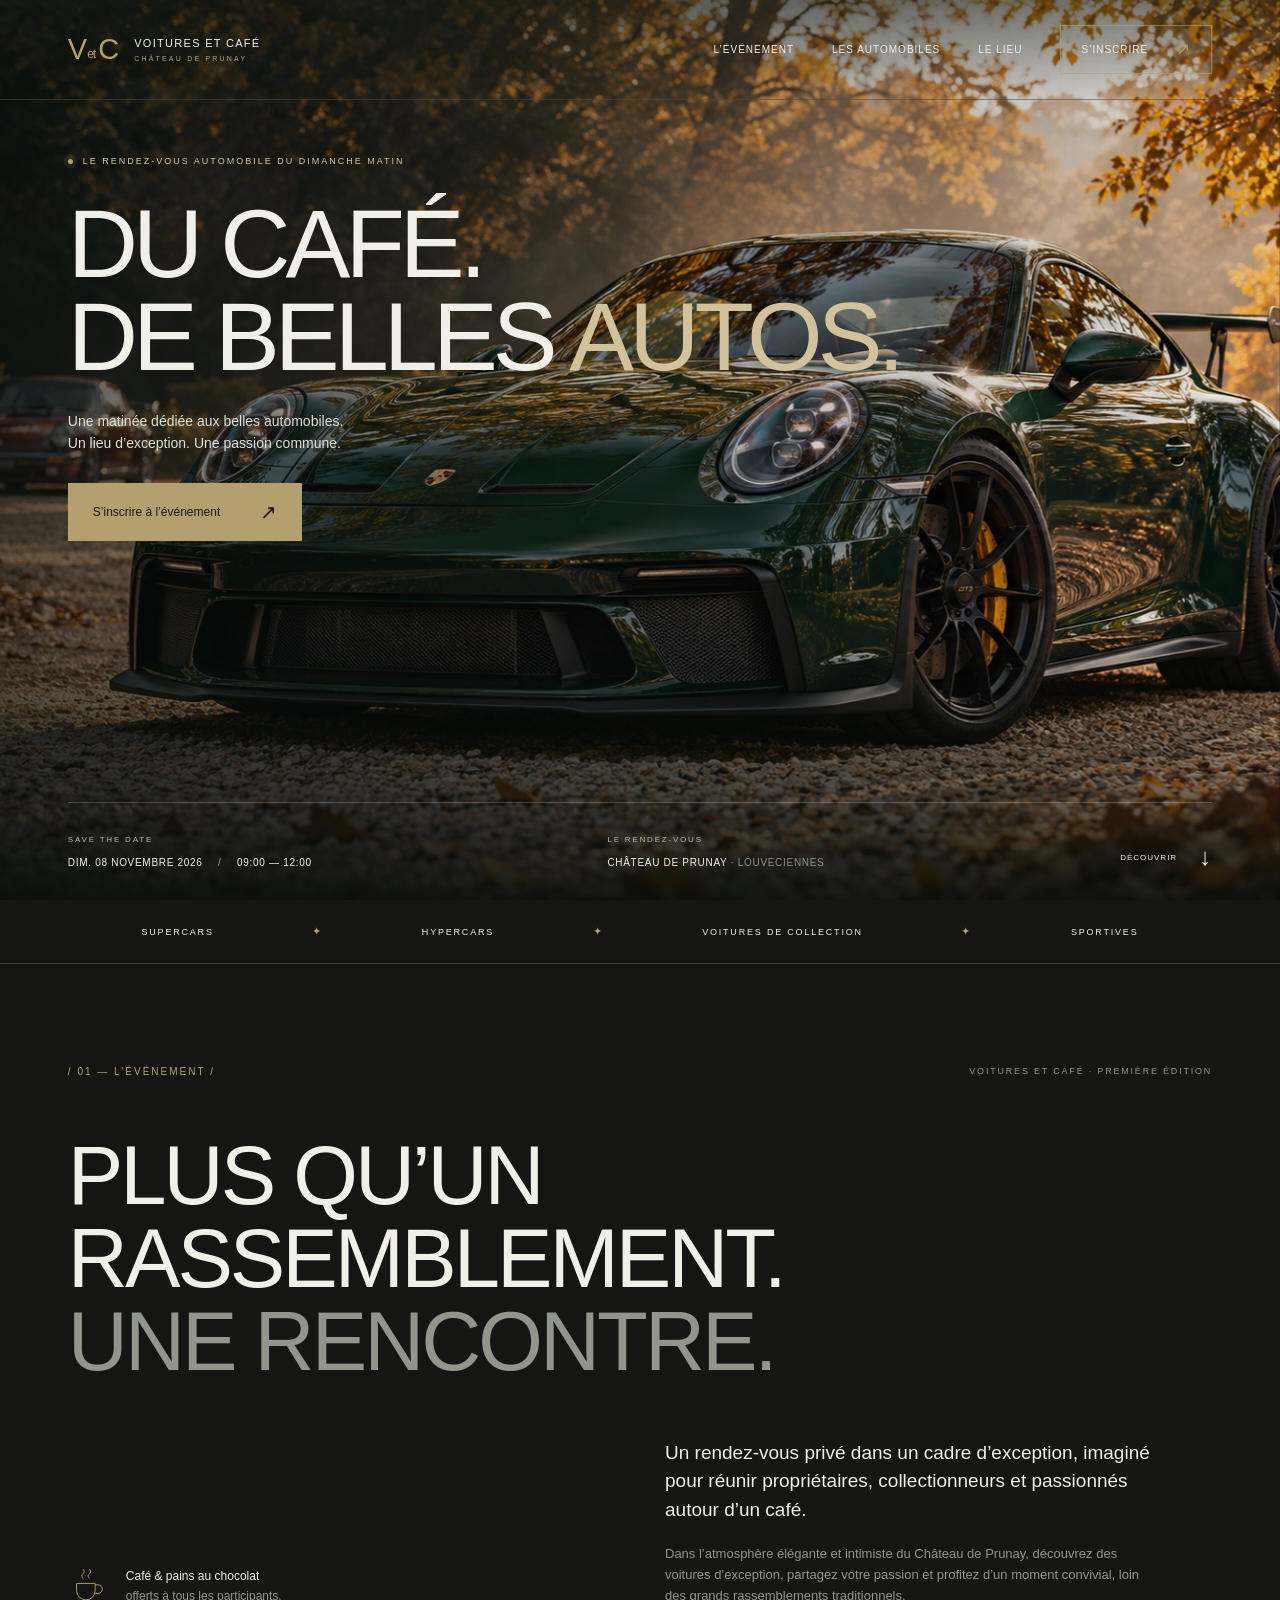
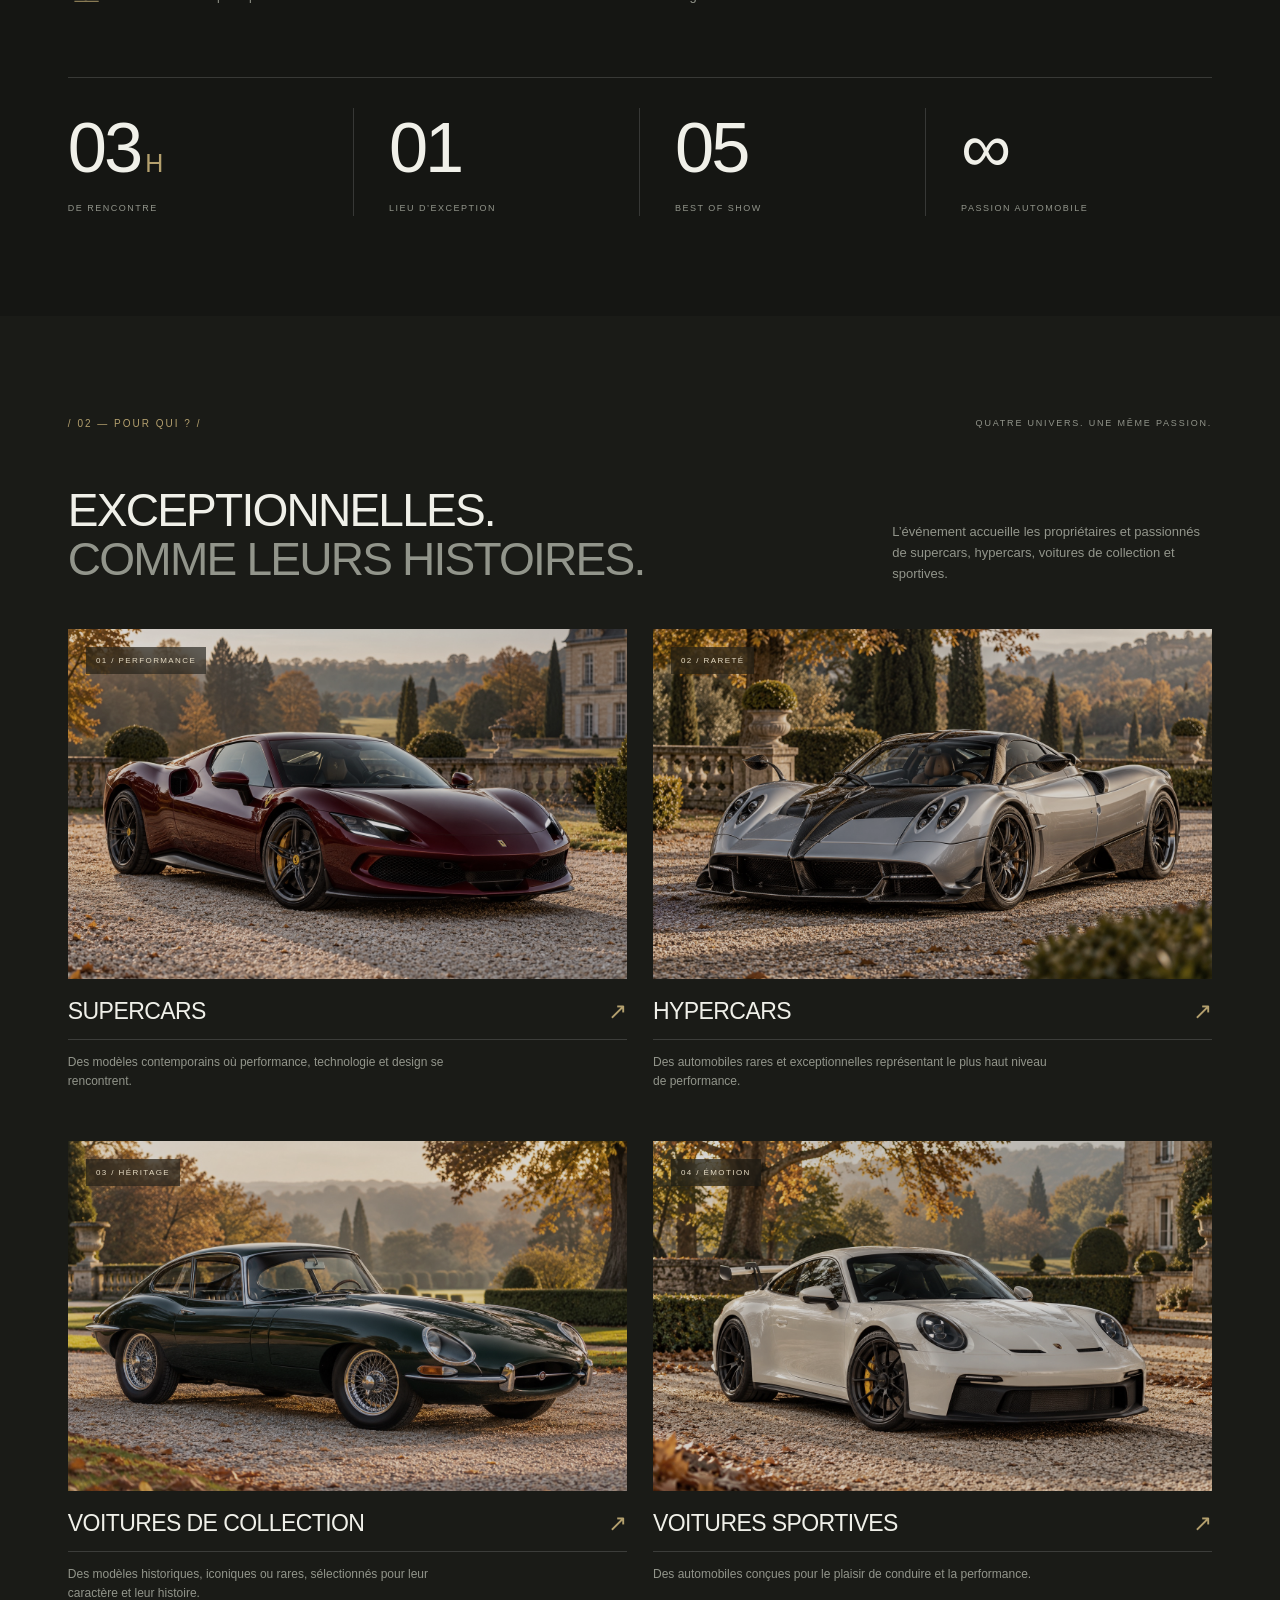
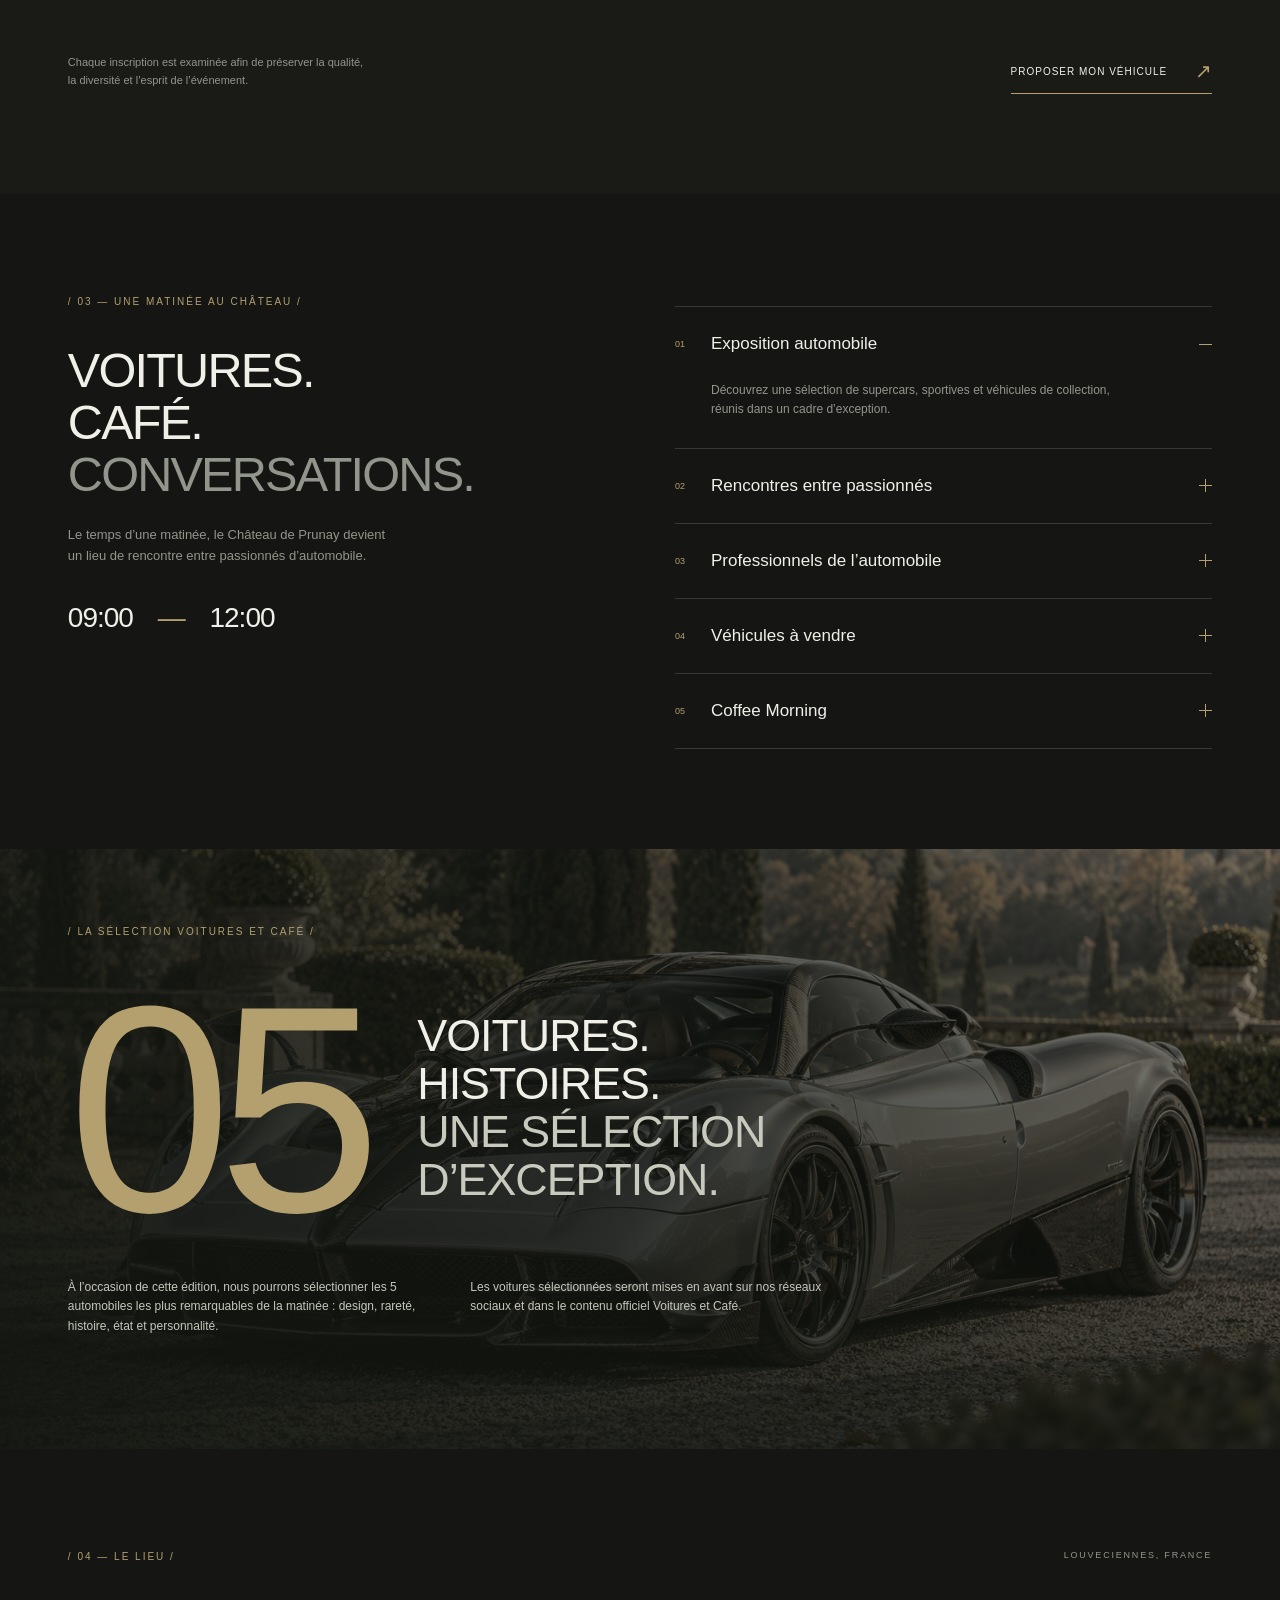
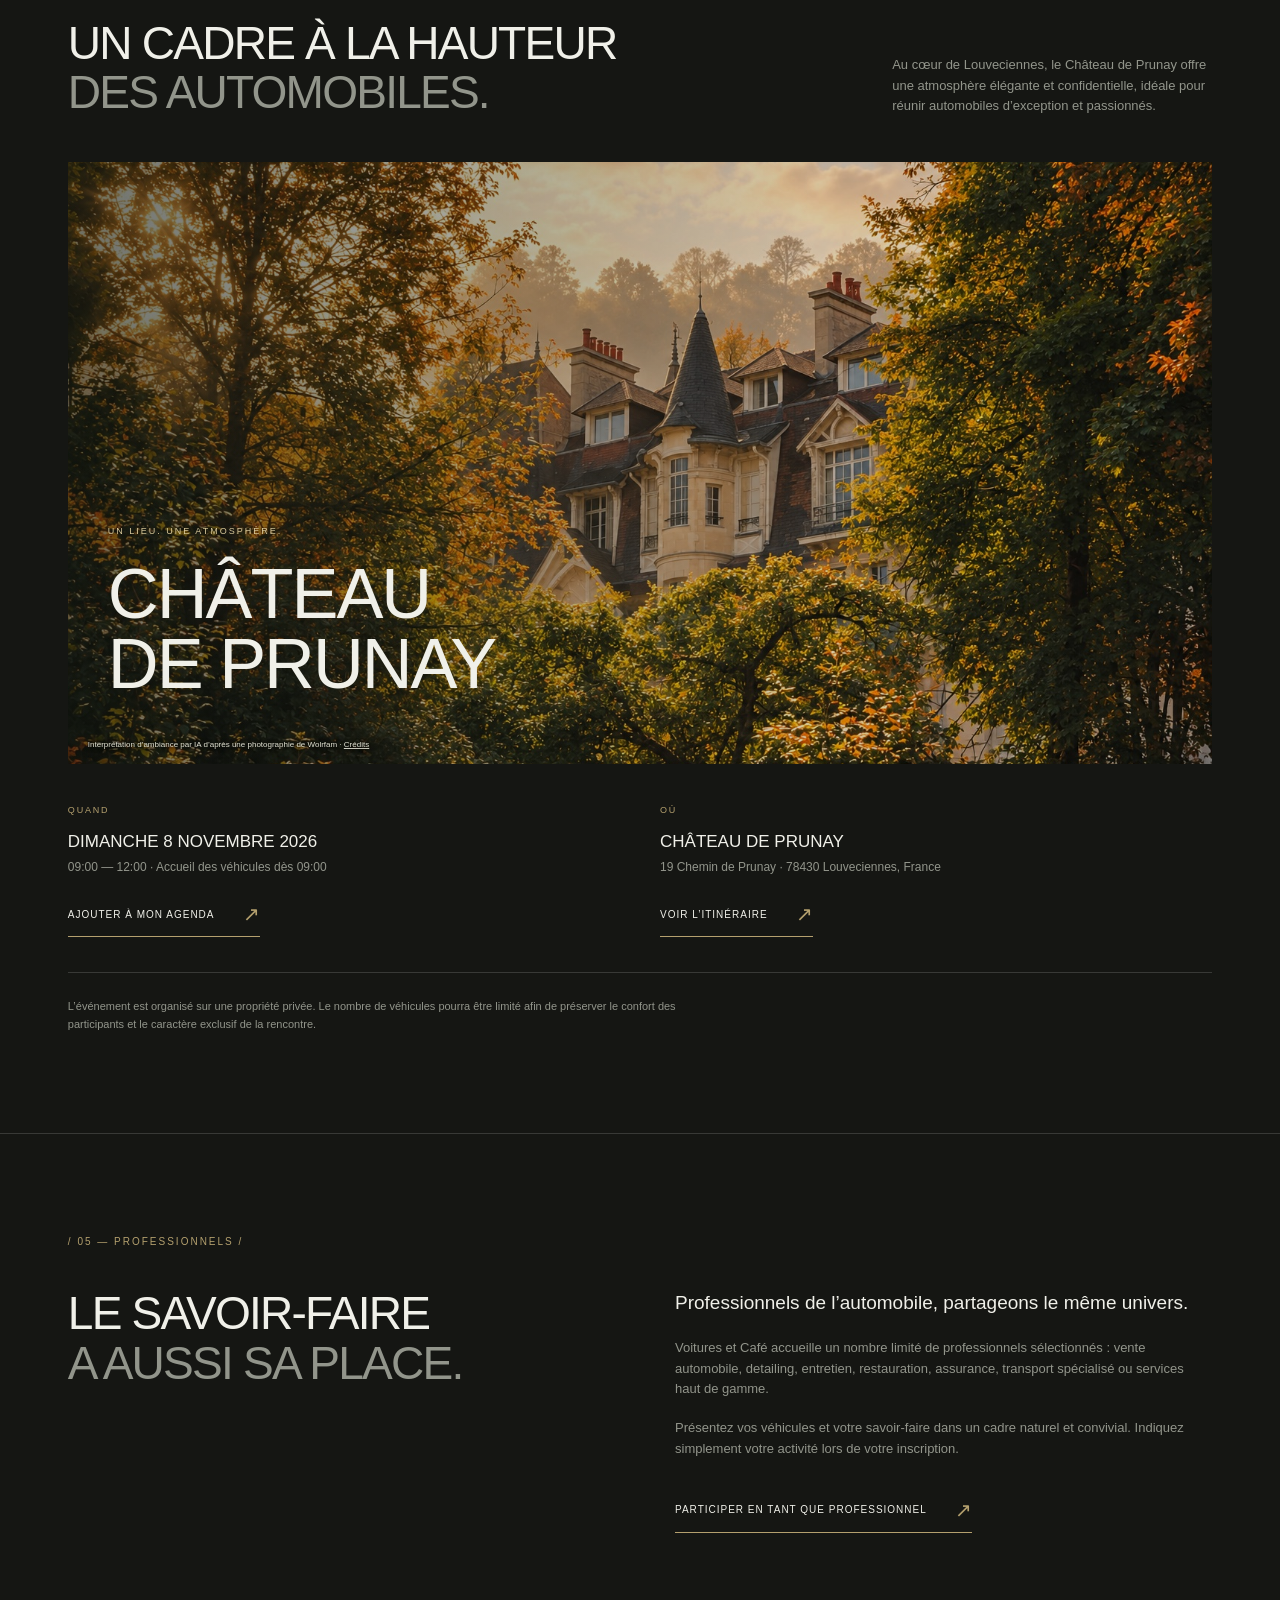
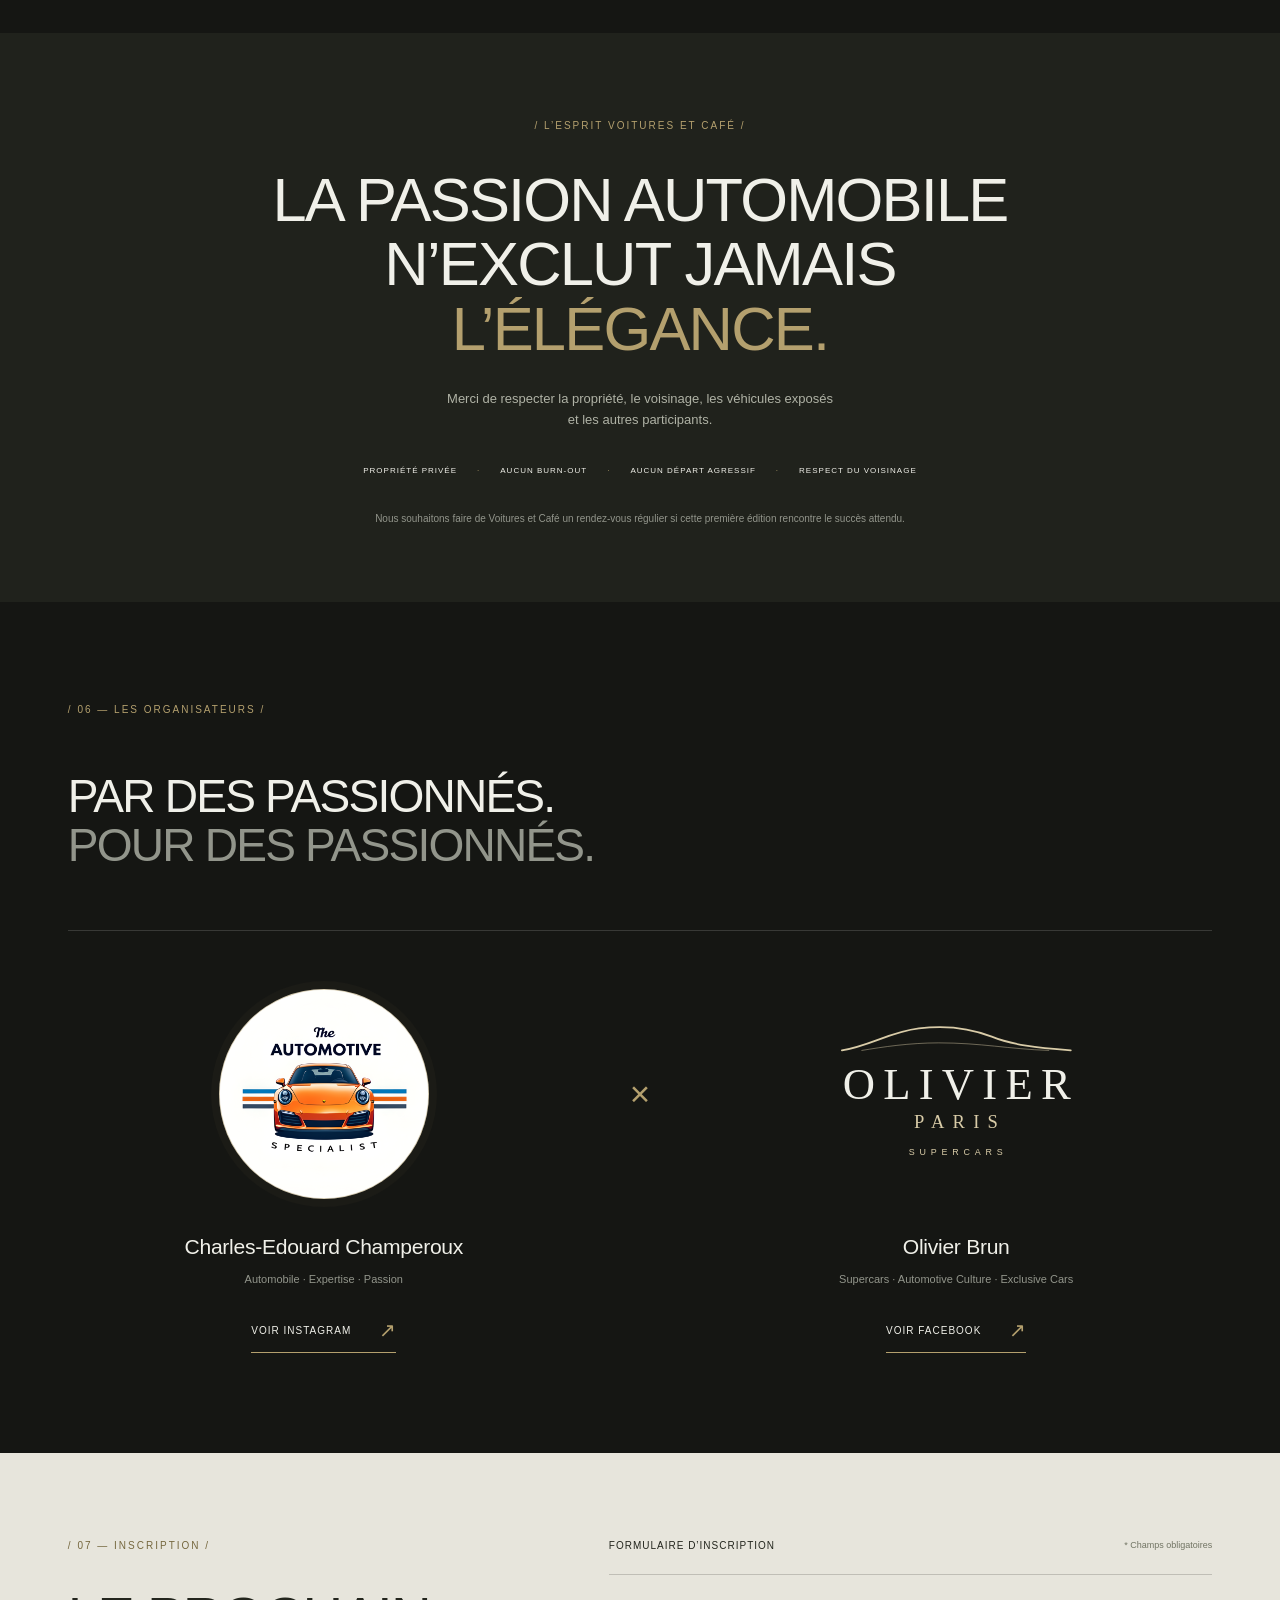
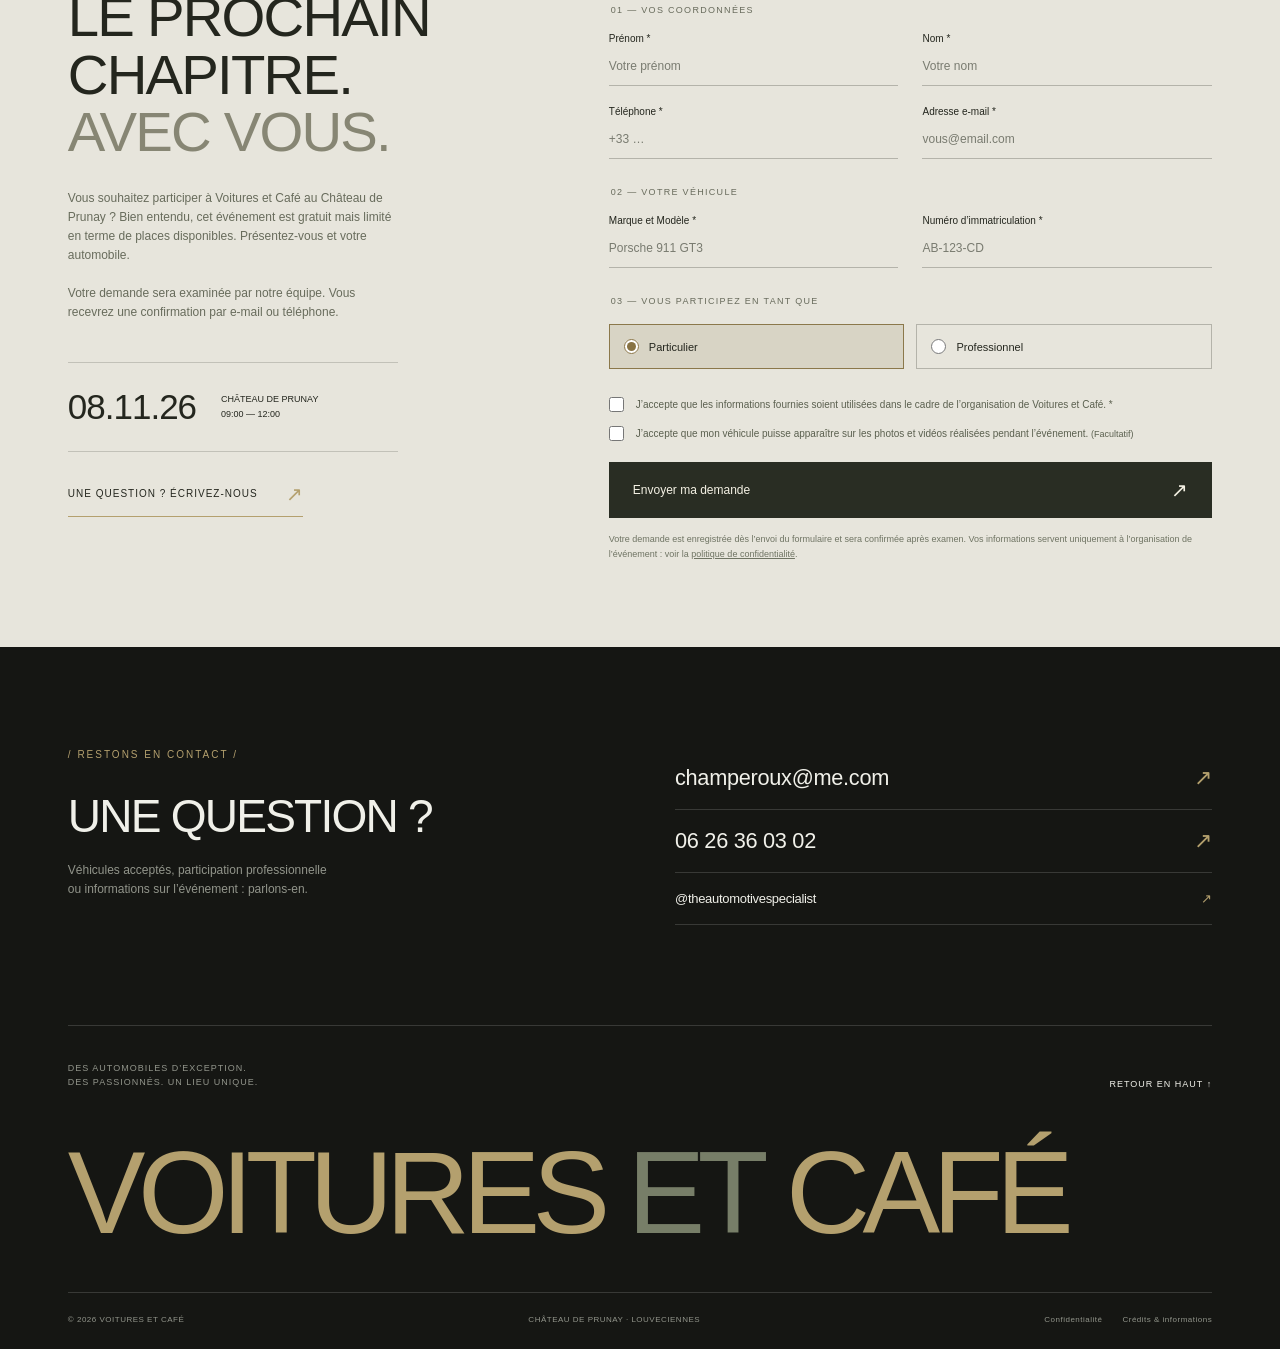
==== commit 750d24b2: "Add files via upload" ====
--- a/index.html
+++ b/index.html
@@ -60,11 +60,11 @@
     <form id="registration-form"><p class="form-note">FORMULAIRE D’INSCRIPTION <span>* Champs obligatoires</span></p><fieldset><legend>01 — VOS COORDONNÉES</legend><div class="form-grid"><label>Prénom *<input name="prenom" autocomplete="given-name" placeholder="Votre prénom" required maxlength="80"></label><label>Nom *<input name="nom" autocomplete="family-name" placeholder="Votre nom" required maxlength="80"></label><label>Téléphone *<input name="telephone" type="tel" autocomplete="tel" placeholder="+33 …" required maxlength="40" pattern="[+0-9() .\-]{6,40}"></label><label>Adresse e-mail *<input name="email" type="email" autocomplete="email" placeholder="vous@email.com" required maxlength="120"></label></div></fieldset>
     <fieldset><legend>02 — VOTRE VÉHICULE</legend><div class="form-grid"><label>Marque et Modèle *<input name="vehicule" placeholder="Porsche 911 GT3" required maxlength="160"></label><label>Numéro d’immatriculation *<input name="immatriculation" placeholder="AB-123-CD" required maxlength="30" autocapitalize="characters" spellcheck="false"></label></div></fieldset>
     <fieldset><legend>03 — VOUS PARTICIPEZ EN TANT QUE</legend><div class="radio-group"><label><input type="radio" name="profil" value="Particulier" checked><span>Particulier</span></label><label><input type="radio" name="profil" value="Professionnel"><span>Professionnel</span></label></div><div class="form-grid company-fields" hidden><label>Nom de l’entreprise *<input name="entreprise" placeholder="Votre entreprise" maxlength="120" disabled></label><label>Site internet / Instagram<input name="site" placeholder="https://… ou @votrecompte" maxlength="200" disabled></label></div></fieldset>
-    <div class="consents"><label><input type="checkbox" name="consent" required><span>J’accepte que les informations fournies soient utilisées dans le cadre de l’organisation de Voitures et Café. *</span></label><label><input type="checkbox" name="imageConsent"><span>J’accepte que mon véhicule puisse apparaître sur les photos et vidéos réalisées pendant l’événement. <small>(Facultatif)</small></span></label></div><button class="button gold submit" type="submit">Envoyer ma demande <span>↗</span></button><p class="submission-note">Dernière étape : envoyez votre demande à <a href="mailto:champeroux@me.com">champeroux@me.com</a> depuis votre messagerie. Aucune donnée n’est transmise avant votre envoi.</p><noscript><p>Pour vous inscrire, envoyez vos coordonnées et les détails de votre véhicule à <a href="mailto:champeroux@me.com">champeroux@me.com</a>.</p></noscript></form>
+    <div class="consents"><label><input type="checkbox" name="consent" required><span>J’accepte que les informations fournies soient utilisées dans le cadre de l’organisation de Voitures et Café. *</span></label><label><input type="checkbox" name="imageConsent"><span>J’accepte que mon véhicule puisse apparaître sur les photos et vidéos réalisées pendant l’événement. <small>(Facultatif)</small></span></label></div><button class="button gold submit" type="submit">Envoyer ma demande <span>↗</span></button><p class="submission-note" id="form-error" role="alert"></p><p class="submission-note">Votre demande est enregistrée dès l’envoi du formulaire et sera confirmée après examen. Vos informations servent uniquement à l’organisation de l’événement : voir la <a href="confidentialite.html">politique de confidentialité</a>.</p><noscript><p>Pour vous inscrire, envoyez vos coordonnées et les détails de votre véhicule à <a href="mailto:champeroux@me.com">champeroux@me.com</a>.</p></noscript></form>
   </section>
   <section class="section contact"><div><p class="eyebrow">/ RESTONS EN CONTACT /</p><h2>UNE QUESTION ?</h2><p>Véhicules acceptés, participation professionnelle<br>ou informations sur l’événement : parlons-en.</p></div><div class="contact-links"><a href="mailto:champeroux@me.com">champeroux@me.com <span>↗</span></a><a href="tel:+33626360302">06 26 36 03 02 <span>↗</span></a><a href="https://www.instagram.com/theautomotivespecialist/" target="_blank" rel="noopener noreferrer">@theautomotivespecialist <span>↗</span></a></div></section>
 </main>
 <footer><div class="footer-top"><p>DES AUTOMOBILES D’EXCEPTION.<br>DES PASSIONNÉS. UN LIEU UNIQUE.</p><a href="#accueil">RETOUR EN HAUT ↑</a></div><div class="footer-wordmark">VOITURES <span>ET</span> CAFÉ</div><div class="footer-bottom"><span>© 2026 VOITURES ET CAFÉ</span><span>CHÂTEAU DE PRUNAY · LOUVECIENNES</span><div><a href="confidentialite.html">Confidentialité</a><a href="credits.html">Crédits & informations</a></div></div></footer>
-<dialog id="request-dialog" aria-labelledby="dialog-title"><button type="button" class="dialog-close" aria-label="Fermer">×</button><p class="eyebrow">PLUS QU’UNE ÉTAPE</p><h2 id="dialog-title">VOTRE DEMANDE<br>EST PRÊTE.</h2><p>Elle n’a pas encore été envoyée. Ouvrez votre messagerie, vérifiez le message, puis envoyez-le à <strong>champeroux@me.com</strong>.</p><p id="download-note" class="muted"></p><a id="email-draft" class="button gold" href="mailto:champeroux@me.com">Ouvrir ma messagerie <span>↗</span></a><a class="text-link" id="download-request" download="demande-voitures-et-cafe-prunay.eml" hidden>TÉLÉCHARGER LA DEMANDE (.EML) <span>↓</span></a><p class="submission-note">Le fichier .eml contient votre demande complète. Ouvrez-le dans un logiciel de messagerie compatible, puis envoyez-le.</p><details class="email-fallback"><summary>Afficher le texte à copier</summary><textarea id="request-text" readonly aria-label="Texte de votre demande"></textarea></details><p class="dialog-foot">La participation sera confirmée après examen de votre demande.</p></dialog>
+<dialog id="request-dialog" aria-labelledby="dialog-title"><button type="button" class="dialog-close" aria-label="Fermer">×</button><p class="eyebrow">MERCI</p><h2 id="dialog-title">DEMANDE<br>REÇUE.</h2><p>Votre demande a bien été enregistrée. Une question ? Écrivez-nous à <strong>champeroux@me.com</strong>.</p><p class="dialog-foot">La participation sera confirmée après examen de votre demande.</p></dialog>
 </body>
 </html>
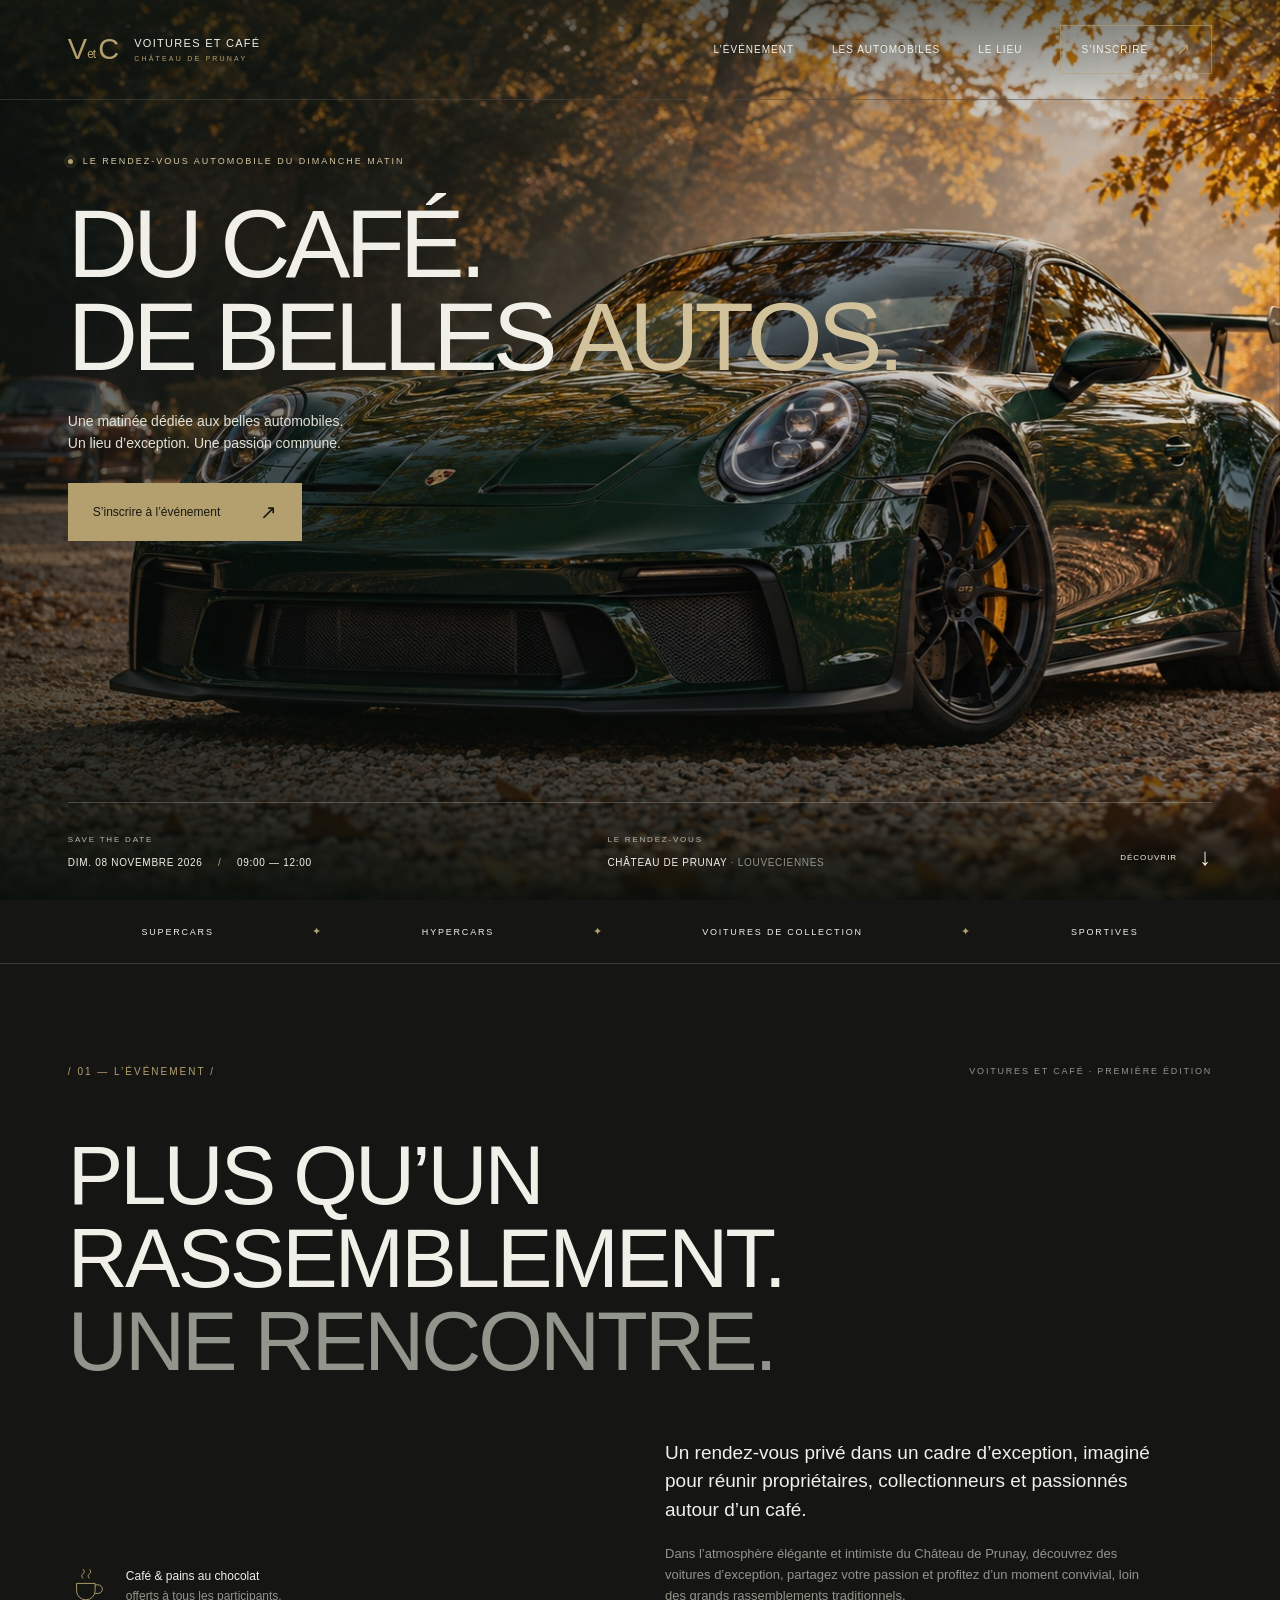
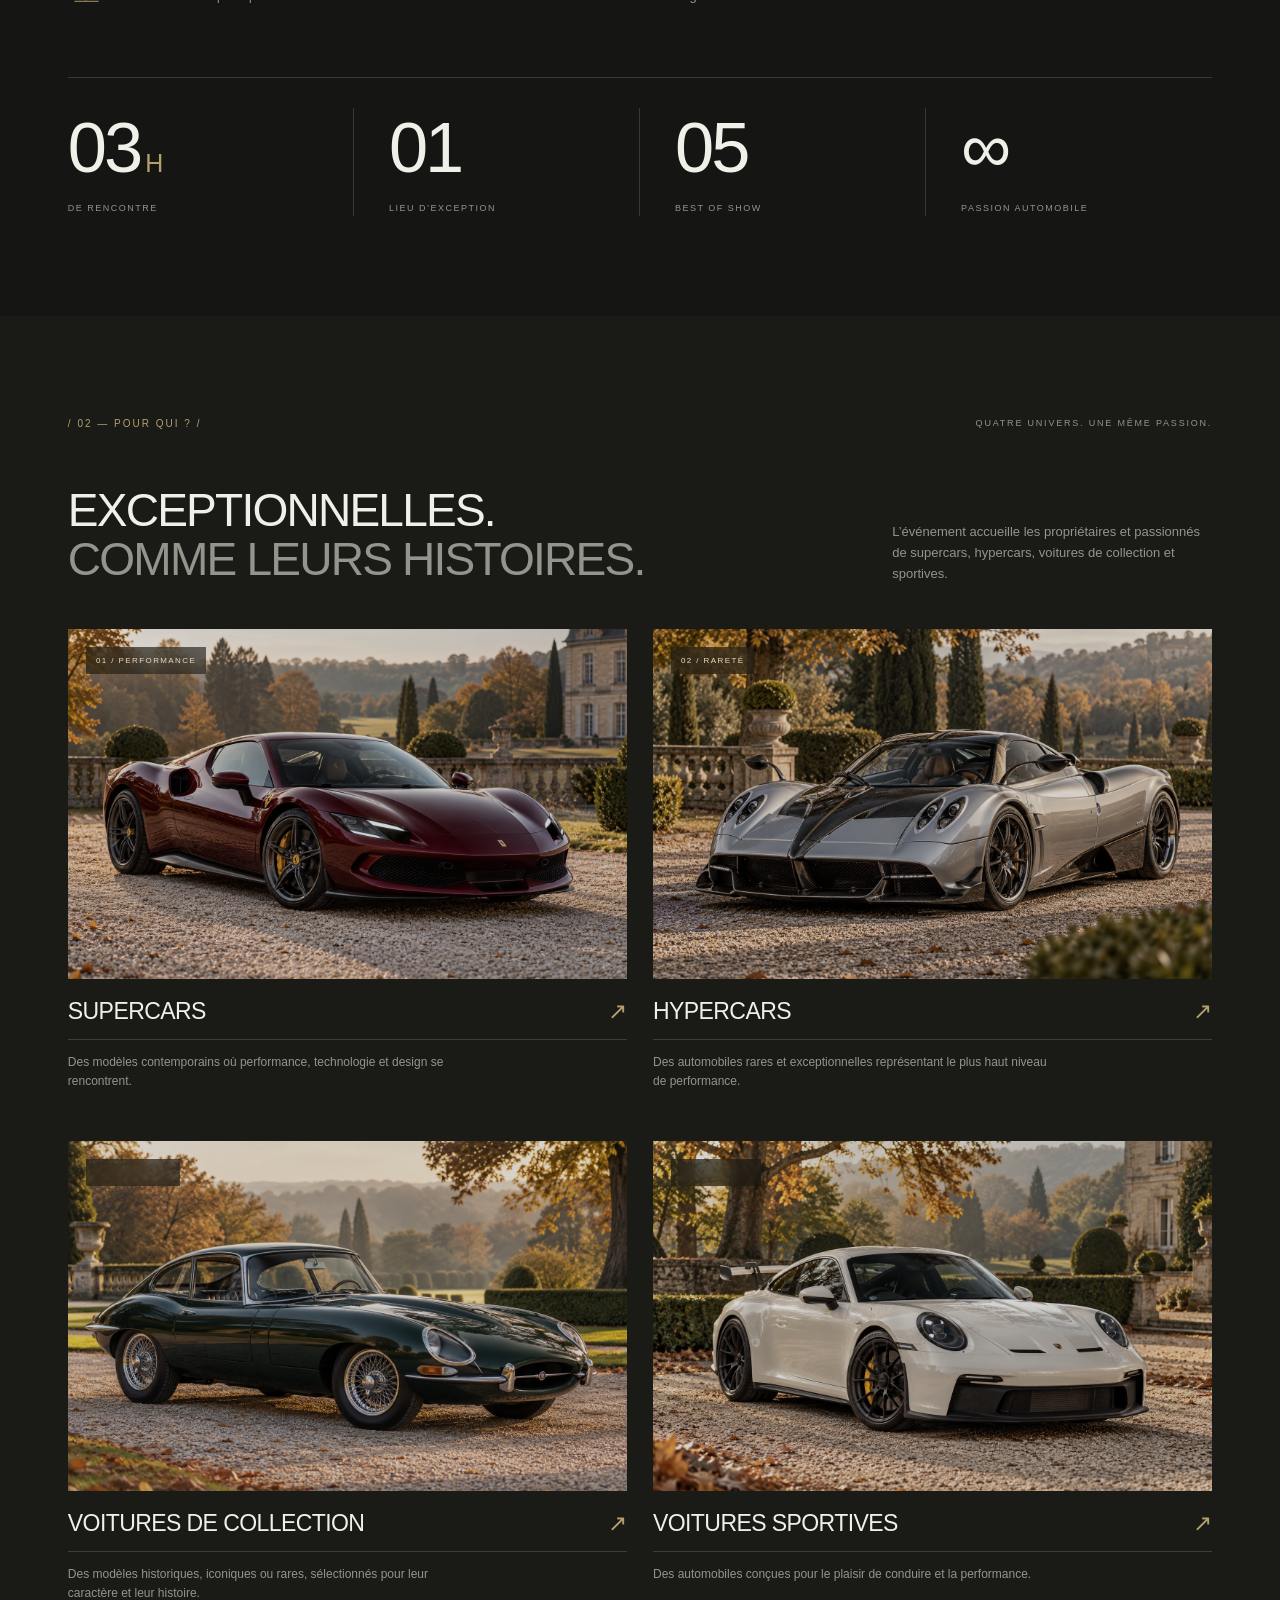
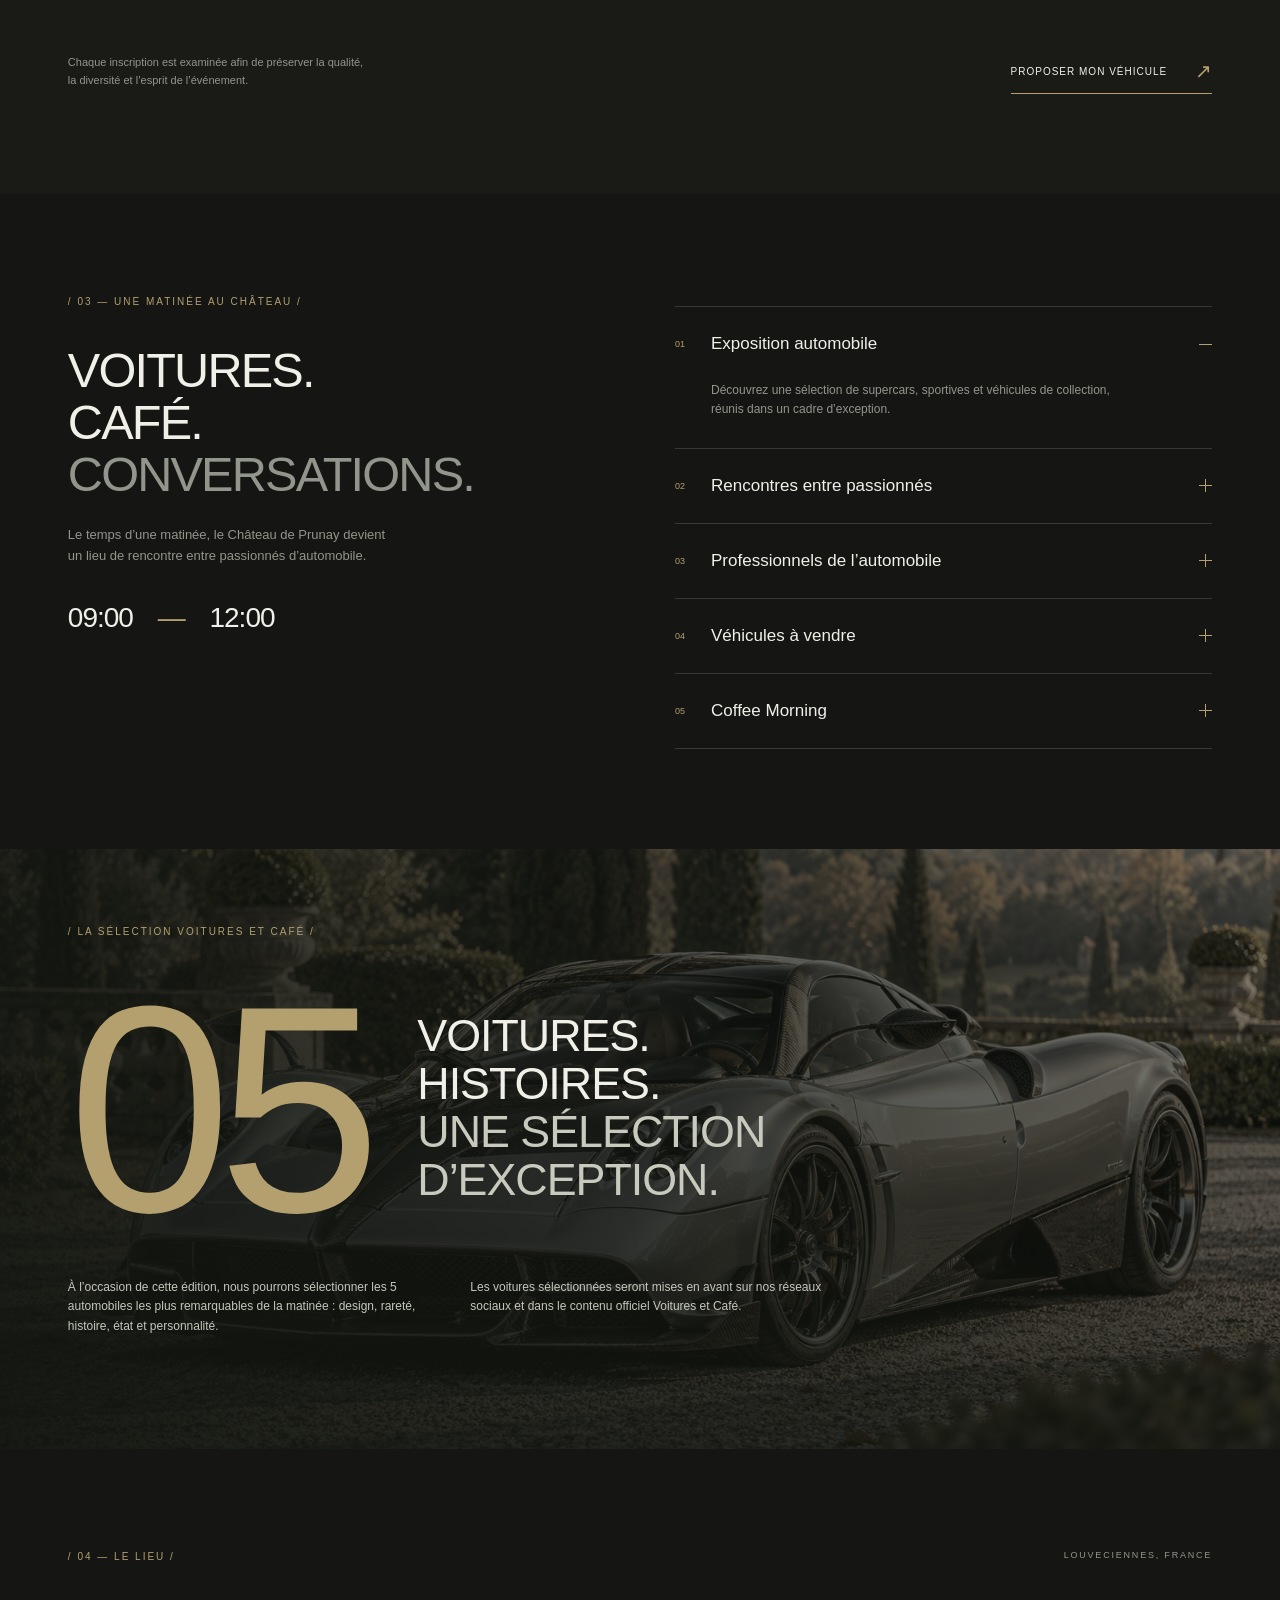
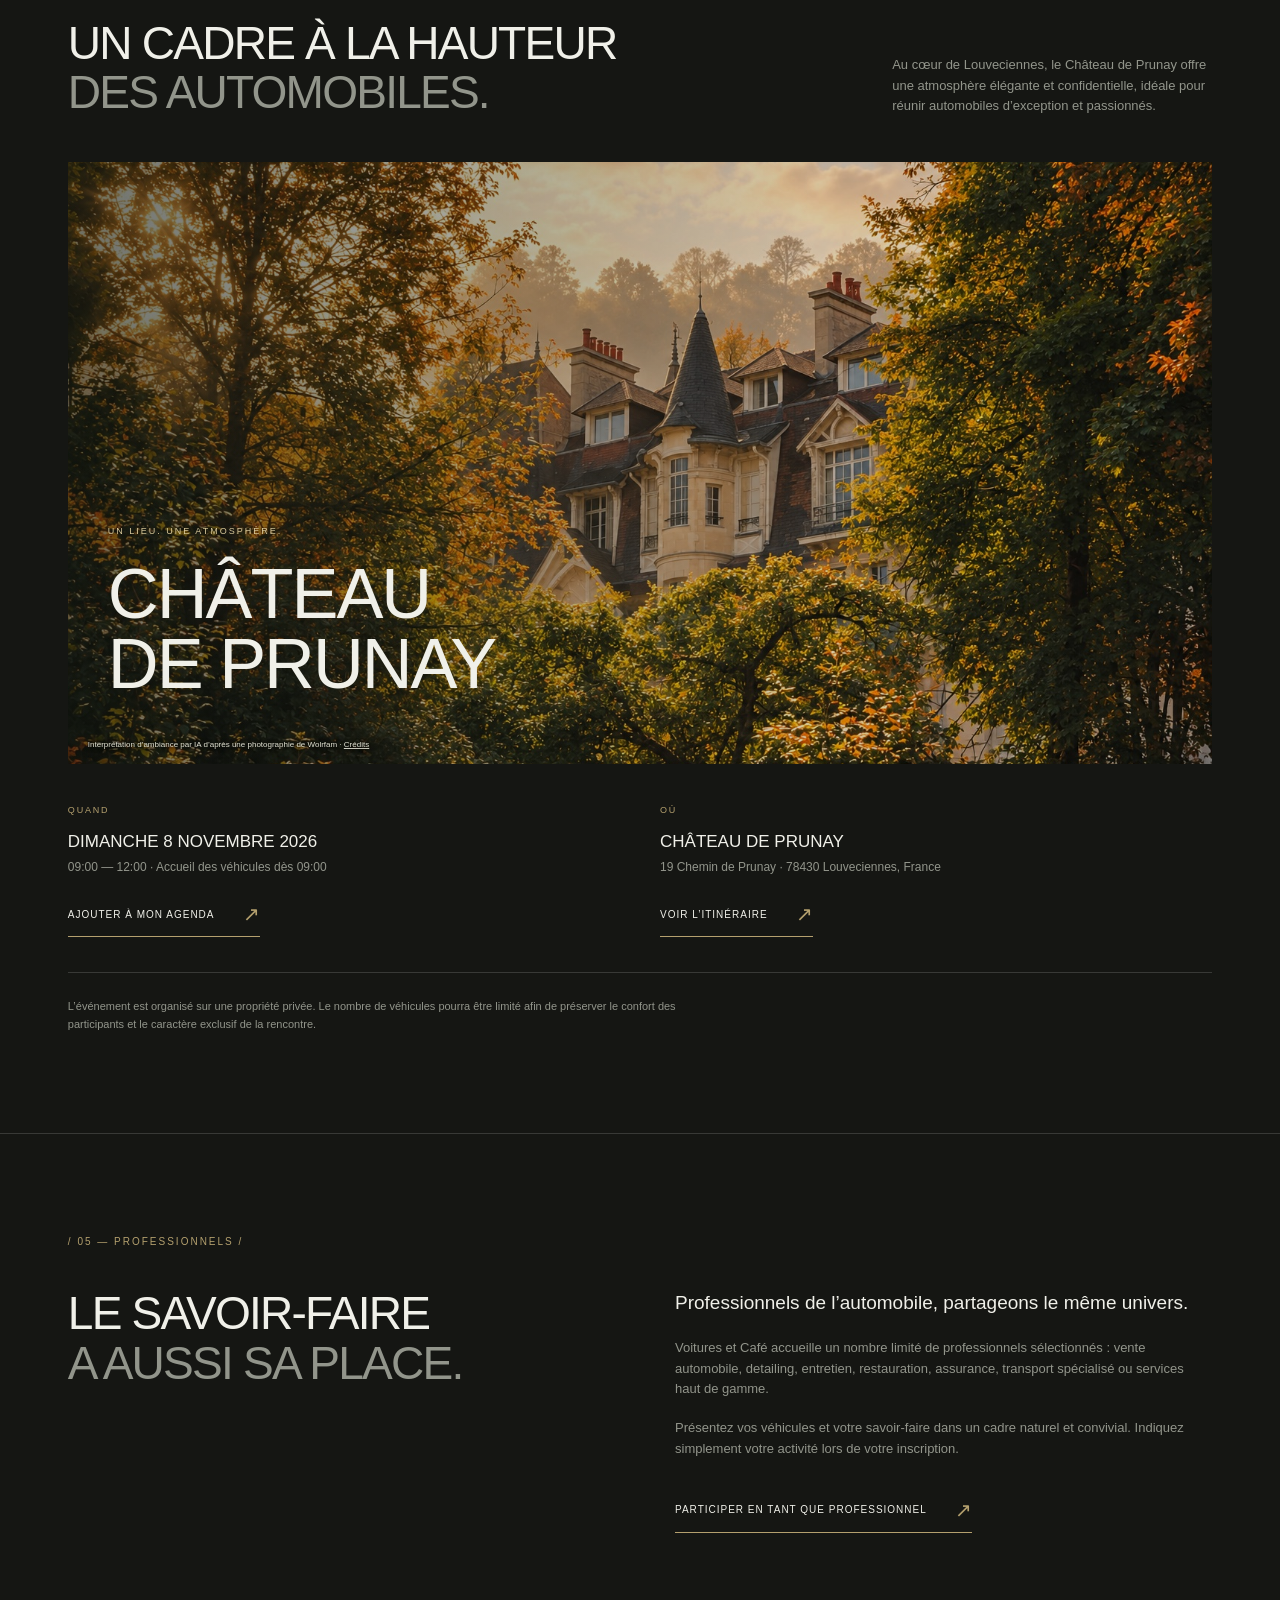
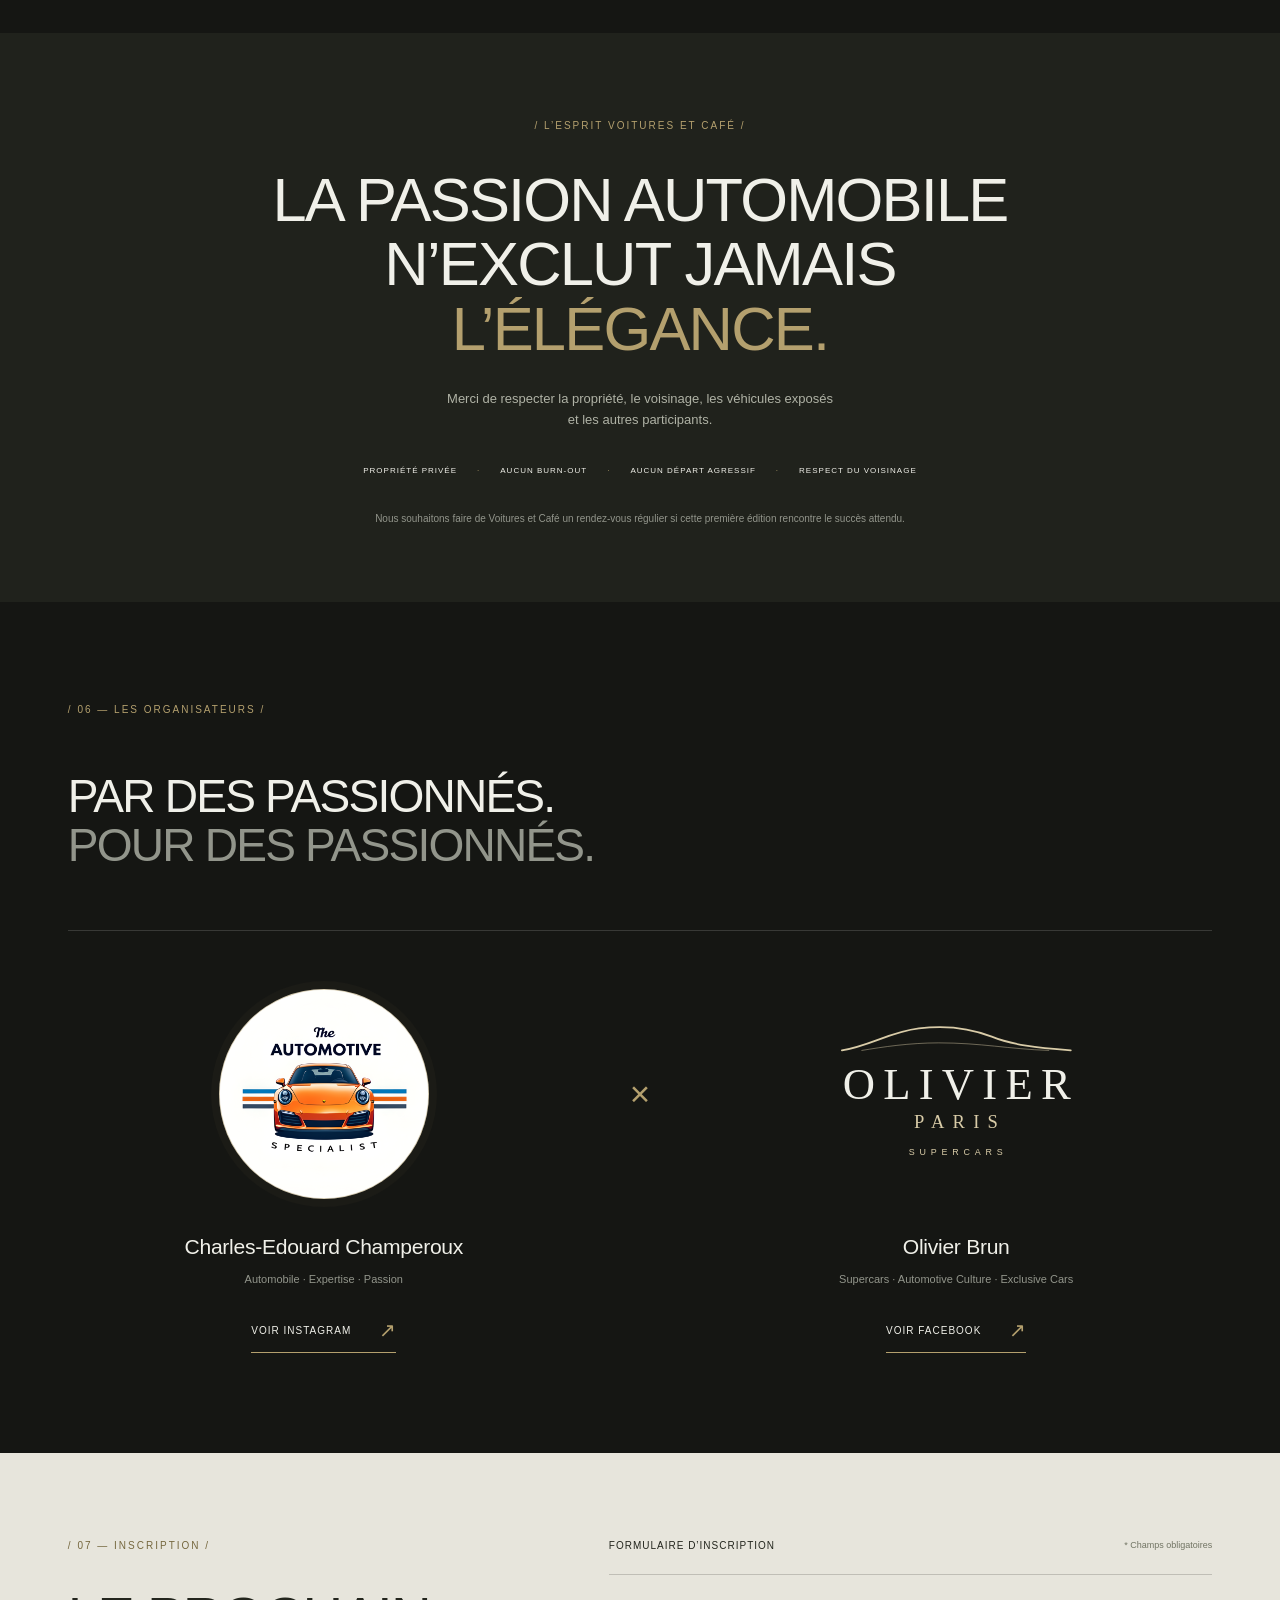
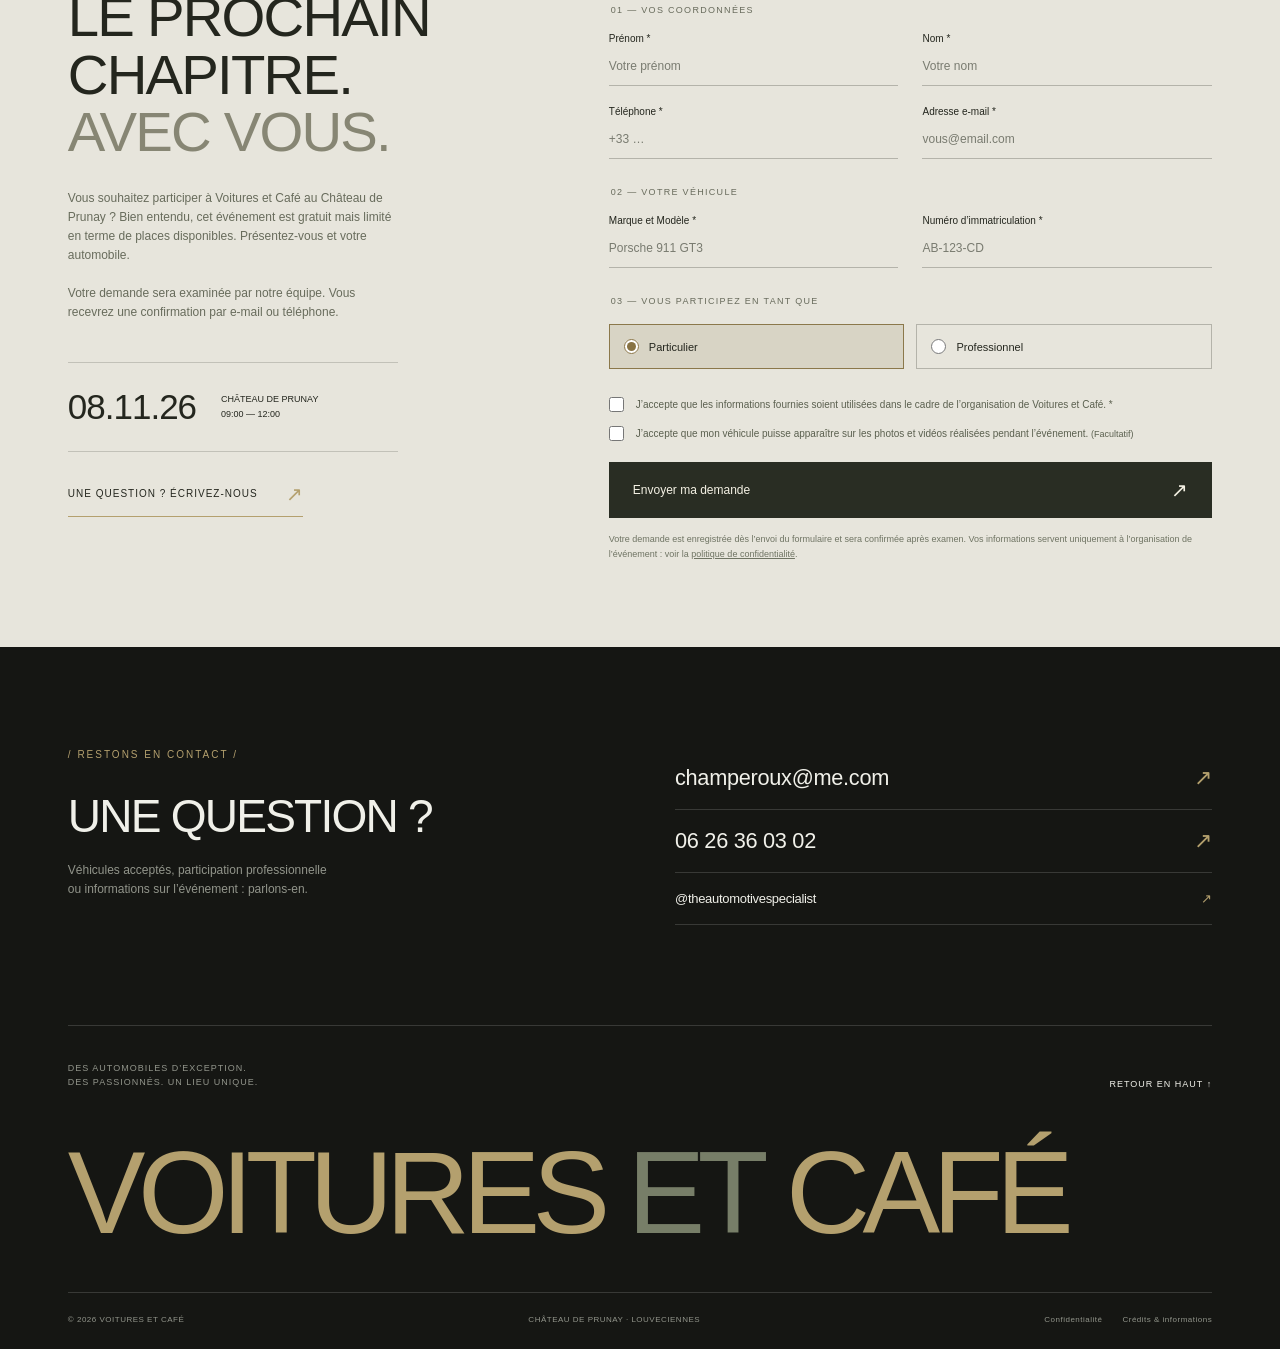
==== commit b8cf72d9: "Add files via upload" ====
--- a/index.html
+++ b/index.html
@@ -14,15 +14,15 @@
 <a class="skip" href="#main">Aller au contenu</a>
 <header id="header">
   <a class="brand" href="#accueil" aria-label="Voitures et Café — accueil"><span class="brand-mark">V<span>et</span>C</span><span class="brand-text">VOITURES ET CAFÉ<small>CHÂTEAU DE PRUNAY</small></span></a>
-  <nav id="navigation" aria-label="Navigation principale"><a href="#evenement">L’événement</a><a href="#automobiles">Les automobiles</a><a href="#lieu">Le lieu</a><a href="#inscription" class="nav-cta">S’inscrire <span>↗</span></a></nav>
+  <nav id="navigation" aria-label="Navigation principale"><a href="#evenement">L’événement</a><a href="#automobiles">Les automobiles</a><a href="#lieu">Le lieu</a><a href="#inscription" class="nav-cta">S’inscrire <span>↗︎</span></a></nav>
   <button class="menu-toggle" aria-expanded="false" aria-controls="navigation" aria-label="Ouvrir le menu"><span></span><span></span></button>
 </header>
 <main id="main">
   <section class="hero" id="accueil" aria-labelledby="hero-title">
     <img class="hero-image" src="hero.jpg" width="1672" height="941" alt="Porsche vert profond dans la lumière d’un matin d’automne — visuel d’ambiance" fetchpriority="high">
     <div class="hero-shade"></div>
-    <div class="hero-content"><p class="eyebrow"><span class="live-dot"></span> LE RENDEZ-VOUS AUTOMOBILE DU DIMANCHE MATIN</p><h1 id="hero-title">DU CAFÉ.<br>DE BELLES <em>AUTOS.</em></h1><p class="hero-sub">Une matinée dédiée aux belles automobiles.<br>Un lieu d’exception. Une passion commune.</p><a class="button gold" href="#inscription">S’inscrire à l’événement <span>↗</span></a></div>
-    <div class="hero-bottom"><div><span class="micro">SAVE THE DATE</span><p>DIM. 08 NOVEMBRE 2026 <span class="sep">/</span> 09:00 — 12:00</p></div><div><span class="micro">LE RENDEZ-VOUS</span><p>CHÂTEAU DE PRUNAY <span class="muted">· LOUVECIENNES</span></p></div><a class="scroll-link" href="#evenement" aria-label="Découvrir l’événement">DÉCOUVRIR <span>↓</span></a></div>
+    <div class="hero-content"><p class="eyebrow"><span class="live-dot"></span> LE RENDEZ-VOUS AUTOMOBILE DU DIMANCHE MATIN</p><h1 id="hero-title">DU CAFÉ.<br>DE BELLES <em>AUTOS.</em></h1><p class="hero-sub">Une matinée dédiée aux belles automobiles.<br>Un lieu d’exception. Une passion commune.</p><a class="button gold" href="#inscription">S’inscrire à l’événement <span>↗︎</span></a></div>
+    <div class="hero-bottom"><div><span class="micro">SAVE THE DATE</span><p>DIM. 08 NOVEMBRE 2026 <span class="sep">/</span> 09:00 — 12:00</p></div><div><span class="micro">LE RENDEZ-VOUS</span><p>CHÂTEAU DE PRUNAY <span class="muted">· LOUVECIENNES</span></p></div><a class="scroll-link" href="#evenement" aria-label="Découvrir l’événement">DÉCOUVRIR <span>↓︎</span></a></div>
   </section>
   <div class="category-strip" aria-label="Véhicules accueillis"><span>SUPERCARS</span><i>✦</i><span>HYPERCARS</span><i>✦</i><span>VOITURES DE COLLECTION</span><i>✦</i><span>SPORTIVES</span></div>
   <section class="section concept" id="evenement">
@@ -35,11 +35,11 @@
     <div class="section-top"><p class="eyebrow">/ 02 — POUR QUI ? /</p><span class="micro">QUATRE UNIVERS. UNE MÊME PASSION.</span></div>
     <div class="section-heading"><h2>EXCEPTIONNELLES.<br><span class="muted">COMME LEURS HISTOIRES.</span></h2><p>L’événement accueille les propriétaires et passionnés de supercars, hypercars, voitures de collection et sportives.</p></div>
     <div class="car-grid">
-      <article class="car-card reveal"><div class="car-image"><img src="supercars.jpg" alt="Ferrari bordeaux — illustration de la catégorie supercars" loading="lazy" width="1536" height="1024"><span class="image-index">01 / PERFORMANCE</span></div><div class="car-title"><h3>SUPERCARS</h3><span>↗</span></div><p>Des modèles contemporains où performance, technologie et design se rencontrent.</p></article>
-      <article class="car-card reveal"><div class="car-image"><img src="hypercars.jpg" alt="Pagani argent et carbone — illustration de la catégorie hypercars" loading="lazy" width="1536" height="1024"><span class="image-index">02 / RARETÉ</span></div><div class="car-title"><h3>HYPERCARS</h3><span>↗</span></div><p>Des automobiles rares et exceptionnelles représentant le plus haut niveau de performance.</p></article>
-      <article class="car-card reveal"><div class="car-image"><img src="collection.jpg" alt="Jaguar Type E verte — illustration de la catégorie collection" loading="lazy" width="1536" height="1024"><span class="image-index">03 / HÉRITAGE</span></div><div class="car-title"><h3>VOITURES DE COLLECTION</h3><span>↗</span></div><p>Des modèles historiques, iconiques ou rares, sélectionnés pour leur caractère et leur histoire.</p></article>
-      <article class="car-card reveal"><div class="car-image"><img src="sportives.jpg" alt="Porsche 911 blanche — illustration de la catégorie sportives" loading="lazy" width="1536" height="1024"><span class="image-index">04 / ÉMOTION</span></div><div class="car-title"><h3>VOITURES SPORTIVES</h3><span>↗</span></div><p>Des automobiles conçues pour le plaisir de conduire et la performance.</p></article>
-    </div><div class="section-foot"><p>Chaque inscription est examinée afin de préserver la qualité,<br>la diversité et l’esprit de l’événement.</p><a class="text-link" href="#inscription">PROPOSER MON VÉHICULE <span>↗</span></a></div>
+      <article class="car-card reveal"><div class="car-image"><img src="supercars.jpg" alt="Ferrari bordeaux — illustration de la catégorie supercars" loading="lazy" width="1536" height="1024"><span class="image-index">01 / PERFORMANCE</span></div><div class="car-title"><h3>SUPERCARS</h3><span>↗︎</span></div><p>Des modèles contemporains où performance, technologie et design se rencontrent.</p></article>
+      <article class="car-card reveal"><div class="car-image"><img src="hypercars.jpg" alt="Pagani argent et carbone — illustration de la catégorie hypercars" loading="lazy" width="1536" height="1024"><span class="image-index">02 / RARETÉ</span></div><div class="car-title"><h3>HYPERCARS</h3><span>↗︎</span></div><p>Des automobiles rares et exceptionnelles représentant le plus haut niveau de performance.</p></article>
+      <article class="car-card reveal"><div class="car-image"><img src="collection.jpg" alt="Jaguar Type E verte — illustration de la catégorie collection" loading="lazy" width="1536" height="1024"><span class="image-index">03 / HÉRITAGE</span></div><div class="car-title"><h3>VOITURES DE COLLECTION</h3><span>↗︎</span></div><p>Des modèles historiques, iconiques ou rares, sélectionnés pour leur caractère et leur histoire.</p></article>
+      <article class="car-card reveal"><div class="car-image"><img src="sportives.jpg" alt="Porsche 911 blanche — illustration de la catégorie sportives" loading="lazy" width="1536" height="1024"><span class="image-index">04 / ÉMOTION</span></div><div class="car-title"><h3>VOITURES SPORTIVES</h3><span>↗︎</span></div><p>Des automobiles conçues pour le plaisir de conduire et la performance.</p></article>
+    </div><div class="section-foot"><p>Chaque inscription est examinée afin de préserver la qualité,<br>la diversité et l’esprit de l’événement.</p><a class="text-link" href="#inscription">PROPOSER MON VÉHICULE <span>↗︎</span></a></div>
   </section>
   <section class="section programme" id="programme">
     <div class="programme-intro"><p class="eyebrow">/ 03 — UNE MATINÉE AU CHÂTEAU /</p><h2>VOITURES.<br>CAFÉ.<br><span class="muted">CONVERSATIONS.</span></h2><p>Le temps d’une matinée, le Château de Prunay devient un lieu de rencontre entre passionnés d’automobile.</p><span class="programme-time">09:00 <span>—</span> 12:00</span></div>
@@ -52,19 +52,19 @@
     </div>
   </section>
   <section class="selection" id="selection"><img src="hypercars.jpg" alt="Détails d’une automobile d’exception" loading="lazy" width="1536" height="1024"><div class="selection-shade"></div><div class="selection-content"><p class="eyebrow">/ LA SÉLECTION VOITURES ET CAFÉ /</p><div class="selection-main"><span class="giant-five">05</span><div><h2>VOITURES.<br>HISTOIRES.<br><span>UNE SÉLECTION<br>D’EXCEPTION.</span></h2></div></div><div class="selection-bottom"><p>À l’occasion de cette édition, nous pourrons sélectionner les 5 automobiles les plus remarquables de la matinée : design, rareté, histoire, état et personnalité.</p><p>Les voitures sélectionnées seront mises en avant sur nos réseaux sociaux et dans le contenu officiel Voitures et Café.</p></div></div></section>
-  <section class="section venue" id="lieu"><div class="section-top"><p class="eyebrow">/ 04 — LE LIEU /</p><span class="micro">LOUVECIENNES, FRANCE</span></div><div class="section-heading"><h2>UN CADRE À LA HAUTEUR<br><span class="muted">DES AUTOMOBILES.</span></h2><p>Au cœur de Louveciennes, le Château de Prunay offre une atmosphère élégante et confidentielle, idéale pour réunir automobiles d’exception et passionnés.</p></div><figure class="venue-image reveal"><img src="chateau.jpg" alt="Interprétation automnale du Château de Prunay, d’après une photographie de Wolrfam" loading="lazy" width="1536" height="1024"><div class="venue-overlay"><p class="eyebrow">UN LIEU. UNE ATMOSPHÈRE.</p><h3>CHÂTEAU<br>DE PRUNAY</h3></div><figcaption>Interprétation d’ambiance par IA d’après une photographie de Wolrfam · <a href="credits.html">Crédits</a></figcaption></figure><div class="venue-info"><div><span class="micro">QUAND</span><h3>DIMANCHE 8 NOVEMBRE 2026</h3><p>09:00 — 12:00 · Accueil des véhicules dès 09:00</p><a class="text-link" href="event.ics" download>AJOUTER À MON AGENDA <span>↗</span></a></div><div><span class="micro">OÙ</span><h3>CHÂTEAU DE PRUNAY</h3><p>19 Chemin de Prunay · 78430 Louveciennes, France</p><a class="text-link" href="https://www.google.com/maps/dir/?api=1&destination=Ch%C3%A2teau+de+Prunay+19+Chemin+de+Prunay+78430+Louveciennes" target="_blank" rel="noopener noreferrer">VOIR L’ITINÉRAIRE <span>↗</span></a></div></div><p class="venue-note">L’événement est organisé sur une propriété privée. Le nombre de véhicules pourra être limité afin de préserver le confort des participants et le caractère exclusif de la rencontre.</p></section>
-  <section class="section professionals"><p class="eyebrow">/ 05 — PROFESSIONNELS /</p><div class="professional-layout"><h2>LE SAVOIR-FAIRE<br><span class="muted">A AUSSI SA PLACE.</span></h2><div><p class="lead">Professionnels de l’automobile, partageons le même univers.</p><p>Voitures et Café accueille un nombre limité de professionnels sélectionnés : vente automobile, detailing, entretien, restauration, assurance, transport spécialisé ou services haut de gamme.</p><p>Présentez vos véhicules et votre savoir-faire dans un cadre naturel et convivial. Indiquez simplement votre activité lors de votre inscription.</p><a class="text-link" href="#inscription" id="professional-cta">PARTICIPER EN TANT QUE PROFESSIONNEL <span>↗</span></a></div></div></section>
+  <section class="section venue" id="lieu"><div class="section-top"><p class="eyebrow">/ 04 — LE LIEU /</p><span class="micro">LOUVECIENNES, FRANCE</span></div><div class="section-heading"><h2>UN CADRE À LA HAUTEUR<br><span class="muted">DES AUTOMOBILES.</span></h2><p>Au cœur de Louveciennes, le Château de Prunay offre une atmosphère élégante et confidentielle, idéale pour réunir automobiles d’exception et passionnés.</p></div><figure class="venue-image reveal"><img src="chateau.jpg" alt="Interprétation automnale du Château de Prunay, d’après une photographie de Wolrfam" loading="lazy" width="1536" height="1024"><div class="venue-overlay"><p class="eyebrow">UN LIEU. UNE ATMOSPHÈRE.</p><h3>CHÂTEAU<br>DE PRUNAY</h3></div><figcaption>Interprétation d’ambiance par IA d’après une photographie de Wolrfam · <a href="credits.html">Crédits</a></figcaption></figure><div class="venue-info"><div><span class="micro">QUAND</span><h3>DIMANCHE 8 NOVEMBRE 2026</h3><p>09:00 — 12:00 · Accueil des véhicules dès 09:00</p><a class="text-link" href="event.ics" download>AJOUTER À MON AGENDA <span>↗︎</span></a></div><div><span class="micro">OÙ</span><h3>CHÂTEAU DE PRUNAY</h3><p>19 Chemin de Prunay · 78430 Louveciennes, France</p><a class="text-link" href="https://www.google.com/maps/dir/?api=1&destination=Ch%C3%A2teau+de+Prunay+19+Chemin+de+Prunay+78430+Louveciennes" target="_blank" rel="noopener noreferrer">VOIR L’ITINÉRAIRE <span>↗︎</span></a></div></div><p class="venue-note">L’événement est organisé sur une propriété privée. Le nombre de véhicules pourra être limité afin de préserver le confort des participants et le caractère exclusif de la rencontre.</p></section>
+  <section class="section professionals"><p class="eyebrow">/ 05 — PROFESSIONNELS /</p><div class="professional-layout"><h2>LE SAVOIR-FAIRE<br><span class="muted">A AUSSI SA PLACE.</span></h2><div><p class="lead">Professionnels de l’automobile, partageons le même univers.</p><p>Voitures et Café accueille un nombre limité de professionnels sélectionnés : vente automobile, detailing, entretien, restauration, assurance, transport spécialisé ou services haut de gamme.</p><p>Présentez vos véhicules et votre savoir-faire dans un cadre naturel et convivial. Indiquez simplement votre activité lors de votre inscription.</p><a class="text-link" href="#inscription" id="professional-cta">PARTICIPER EN TANT QUE PROFESSIONNEL <span>↗︎</span></a></div></div></section>
   <section class="section spirit"><p class="eyebrow">/ L’ESPRIT VOITURES ET CAFÉ /</p><h2 class="reveal">LA PASSION AUTOMOBILE<br>N’EXCLUT JAMAIS<br><span>L’ÉLÉGANCE.</span></h2><p>Merci de respecter la propriété, le voisinage, les véhicules exposés<br>et les autres participants.</p><div class="rules"><span>PROPRIÉTÉ PRIVÉE</span><span>AUCUN BURN-OUT</span><span>AUCUN DÉPART AGRESSIF</span><span>RESPECT DU VOISINAGE</span></div><p class="spirit-note">Nous souhaitons faire de Voitures et Café un rendez-vous régulier si cette première édition rencontre le succès attendu.</p></section>
-  <section class="section organisers" id="organisateurs"><div class="section-top"><p class="eyebrow">/ 06 — LES ORGANISATEURS /</p></div><h2>PAR DES PASSIONNÉS.<br><span class="muted">POUR DES PASSIONNÉS.</span></h2><div class="organiser-grid"><article><div class="organiser-logo-stage"><div class="organiser-logo-circle"><img src="automotive-specialist-logo.png" width="800" height="800" alt="The Automotive Specialist" loading="lazy"></div></div><h3 class="organiser-name">Charles-Edouard Champeroux</h3><p>Automobile · Expertise · Passion</p><a class="text-link" href="https://www.instagram.com/theautomotivespecialist/" target="_blank" rel="noopener noreferrer">VOIR INSTAGRAM <span>↗</span></a></article><span class="organiser-cross" aria-hidden="true">×</span><article><div class="organiser-logo-stage"><img class="olivier-logo-image" src="olivier-paris-supercars-logo.svg" width="480" height="260" alt="Olivier Paris Supercars" loading="lazy"></div><h3 class="organiser-name">Olivier Brun</h3><p>Supercars · Automotive Culture · Exclusive Cars</p><a class="text-link" href="https://www.facebook.com/share/1Fq7SNSEca/?mibextid=wwXIfr" target="_blank" rel="noopener noreferrer">VOIR FACEBOOK <span>↗</span></a></article></div></section>
-  <section class="section registration" id="inscription"><div class="registration-intro"><p class="eyebrow">/ 07 — INSCRIPTION /</p><h2>LE PROCHAIN<br>CHAPITRE.<br><span>AVEC VOUS.</span></h2><p>Vous souhaitez participer à Voitures et Café au Château de Prunay ? Bien entendu, cet événement est gratuit mais limité en terme de places disponibles. Présentez-vous et votre automobile.</p><p>Votre demande sera examinée par notre équipe. Vous recevrez une confirmation par e-mail ou téléphone.</p><div class="registration-date"><span>08.11.26</span><p>CHÂTEAU DE PRUNAY<br>09:00 — 12:00</p></div><a class="text-link" href="mailto:champeroux@me.com">UNE QUESTION ? ÉCRIVEZ-NOUS <span>↗</span></a></div>
+  <section class="section organisers" id="organisateurs"><div class="section-top"><p class="eyebrow">/ 06 — LES ORGANISATEURS /</p></div><h2>PAR DES PASSIONNÉS.<br><span class="muted">POUR DES PASSIONNÉS.</span></h2><div class="organiser-grid"><article><div class="organiser-logo-stage"><div class="organiser-logo-circle"><img src="automotive-specialist-logo.png" width="800" height="800" alt="The Automotive Specialist" loading="lazy"></div></div><h3 class="organiser-name">Charles-Edouard Champeroux</h3><p>Automobile · Expertise · Passion</p><a class="text-link" href="https://www.instagram.com/theautomotivespecialist/" target="_blank" rel="noopener noreferrer">VOIR INSTAGRAM <span>↗︎</span></a></article><span class="organiser-cross" aria-hidden="true">×</span><article><div class="organiser-logo-stage"><img class="olivier-logo-image" src="olivier-paris-supercars-logo.svg" width="480" height="260" alt="Olivier Paris Supercars" loading="lazy"></div><h3 class="organiser-name">Olivier Brun</h3><p>Supercars · Automotive Culture · Exclusive Cars</p><a class="text-link" href="https://www.facebook.com/share/1Fq7SNSEca/?mibextid=wwXIfr" target="_blank" rel="noopener noreferrer">VOIR FACEBOOK <span>↗︎</span></a></article></div></section>
+  <section class="section registration" id="inscription"><div class="registration-intro"><p class="eyebrow">/ 07 — INSCRIPTION /</p><h2>LE PROCHAIN<br>CHAPITRE.<br><span>AVEC VOUS.</span></h2><p>Vous souhaitez participer à Voitures et Café au Château de Prunay ? Bien entendu, cet événement est gratuit mais limité en terme de places disponibles. Présentez-vous et votre automobile.</p><p>Votre demande sera examinée par notre équipe. Vous recevrez une confirmation par e-mail ou téléphone.</p><div class="registration-date"><span>08.11.26</span><p>CHÂTEAU DE PRUNAY<br>09:00 — 12:00</p></div><a class="text-link" href="mailto:champeroux@me.com">UNE QUESTION ? ÉCRIVEZ-NOUS <span>↗︎</span></a></div>
     <form id="registration-form"><p class="form-note">FORMULAIRE D’INSCRIPTION <span>* Champs obligatoires</span></p><fieldset><legend>01 — VOS COORDONNÉES</legend><div class="form-grid"><label>Prénom *<input name="prenom" autocomplete="given-name" placeholder="Votre prénom" required maxlength="80"></label><label>Nom *<input name="nom" autocomplete="family-name" placeholder="Votre nom" required maxlength="80"></label><label>Téléphone *<input name="telephone" type="tel" autocomplete="tel" placeholder="+33 …" required maxlength="40" pattern="[+0-9() .\-]{6,40}"></label><label>Adresse e-mail *<input name="email" type="email" autocomplete="email" placeholder="vous@email.com" required maxlength="120"></label></div></fieldset>
     <fieldset><legend>02 — VOTRE VÉHICULE</legend><div class="form-grid"><label>Marque et Modèle *<input name="vehicule" placeholder="Porsche 911 GT3" required maxlength="160"></label><label>Numéro d’immatriculation *<input name="immatriculation" placeholder="AB-123-CD" required maxlength="30" autocapitalize="characters" spellcheck="false"></label></div></fieldset>
     <fieldset><legend>03 — VOUS PARTICIPEZ EN TANT QUE</legend><div class="radio-group"><label><input type="radio" name="profil" value="Particulier" checked><span>Particulier</span></label><label><input type="radio" name="profil" value="Professionnel"><span>Professionnel</span></label></div><div class="form-grid company-fields" hidden><label>Nom de l’entreprise *<input name="entreprise" placeholder="Votre entreprise" maxlength="120" disabled></label><label>Site internet / Instagram<input name="site" placeholder="https://… ou @votrecompte" maxlength="200" disabled></label></div></fieldset>
-    <div class="consents"><label><input type="checkbox" name="consent" required><span>J’accepte que les informations fournies soient utilisées dans le cadre de l’organisation de Voitures et Café. *</span></label><label><input type="checkbox" name="imageConsent"><span>J’accepte que mon véhicule puisse apparaître sur les photos et vidéos réalisées pendant l’événement. <small>(Facultatif)</small></span></label></div><button class="button gold submit" type="submit">Envoyer ma demande <span>↗</span></button><p class="submission-note" id="form-error" role="alert"></p><p class="submission-note">Votre demande est enregistrée dès l’envoi du formulaire et sera confirmée après examen. Vos informations servent uniquement à l’organisation de l’événement : voir la <a href="confidentialite.html">politique de confidentialité</a>.</p><noscript><p>Pour vous inscrire, envoyez vos coordonnées et les détails de votre véhicule à <a href="mailto:champeroux@me.com">champeroux@me.com</a>.</p></noscript></form>
+    <div class="consents"><label><input type="checkbox" name="consent" required><span>J’accepte que les informations fournies soient utilisées dans le cadre de l’organisation de Voitures et Café. *</span></label><label><input type="checkbox" name="imageConsent"><span>J’accepte que mon véhicule puisse apparaître sur les photos et vidéos réalisées pendant l’événement. <small>(Facultatif)</small></span></label></div><button class="button gold submit" type="submit">Envoyer ma demande <span>↗︎</span></button><p class="submission-note" id="form-error" role="alert"></p><p class="submission-note">Votre demande est enregistrée dès l’envoi du formulaire et sera confirmée après examen. Vos informations servent uniquement à l’organisation de l’événement : voir la <a href="confidentialite.html">politique de confidentialité</a>.</p><noscript><p>Pour vous inscrire, envoyez vos coordonnées et les détails de votre véhicule à <a href="mailto:champeroux@me.com">champeroux@me.com</a>.</p></noscript></form>
   </section>
-  <section class="section contact"><div><p class="eyebrow">/ RESTONS EN CONTACT /</p><h2>UNE QUESTION ?</h2><p>Véhicules acceptés, participation professionnelle<br>ou informations sur l’événement : parlons-en.</p></div><div class="contact-links"><a href="mailto:champeroux@me.com">champeroux@me.com <span>↗</span></a><a href="tel:+33626360302">06 26 36 03 02 <span>↗</span></a><a href="https://www.instagram.com/theautomotivespecialist/" target="_blank" rel="noopener noreferrer">@theautomotivespecialist <span>↗</span></a></div></section>
+  <section class="section contact"><div><p class="eyebrow">/ RESTONS EN CONTACT /</p><h2>UNE QUESTION ?</h2><p>Véhicules acceptés, participation professionnelle<br>ou informations sur l’événement : parlons-en.</p></div><div class="contact-links"><a href="mailto:champeroux@me.com">champeroux@me.com <span>↗︎</span></a><a href="tel:+33626360302">06 26 36 03 02 <span>↗︎</span></a><a href="https://www.instagram.com/theautomotivespecialist/" target="_blank" rel="noopener noreferrer">@theautomotivespecialist <span>↗︎</span></a></div></section>
 </main>
-<footer><div class="footer-top"><p>DES AUTOMOBILES D’EXCEPTION.<br>DES PASSIONNÉS. UN LIEU UNIQUE.</p><a href="#accueil">RETOUR EN HAUT ↑</a></div><div class="footer-wordmark">VOITURES <span>ET</span> CAFÉ</div><div class="footer-bottom"><span>© 2026 VOITURES ET CAFÉ</span><span>CHÂTEAU DE PRUNAY · LOUVECIENNES</span><div><a href="confidentialite.html">Confidentialité</a><a href="credits.html">Crédits & informations</a></div></div></footer>
+<footer><div class="footer-top"><p>DES AUTOMOBILES D’EXCEPTION.<br>DES PASSIONNÉS. UN LIEU UNIQUE.</p><a href="#accueil">RETOUR EN HAUT ↑︎</a></div><div class="footer-wordmark">VOITURES <span>ET</span> CAFÉ</div><div class="footer-bottom"><span>© 2026 VOITURES ET CAFÉ</span><span>CHÂTEAU DE PRUNAY · LOUVECIENNES</span><div><a href="confidentialite.html">Confidentialité</a><a href="credits.html">Crédits & informations</a></div></div></footer>
 <dialog id="request-dialog" aria-labelledby="dialog-title"><button type="button" class="dialog-close" aria-label="Fermer">×</button><p class="eyebrow">MERCI</p><h2 id="dialog-title">DEMANDE<br>REÇUE.</h2><p>Votre demande a bien été enregistrée. Une question ? Écrivez-nous à <strong>champeroux@me.com</strong>.</p><p class="dialog-foot">La participation sera confirmée après examen de votre demande.</p></dialog>
 </body>
 </html>
